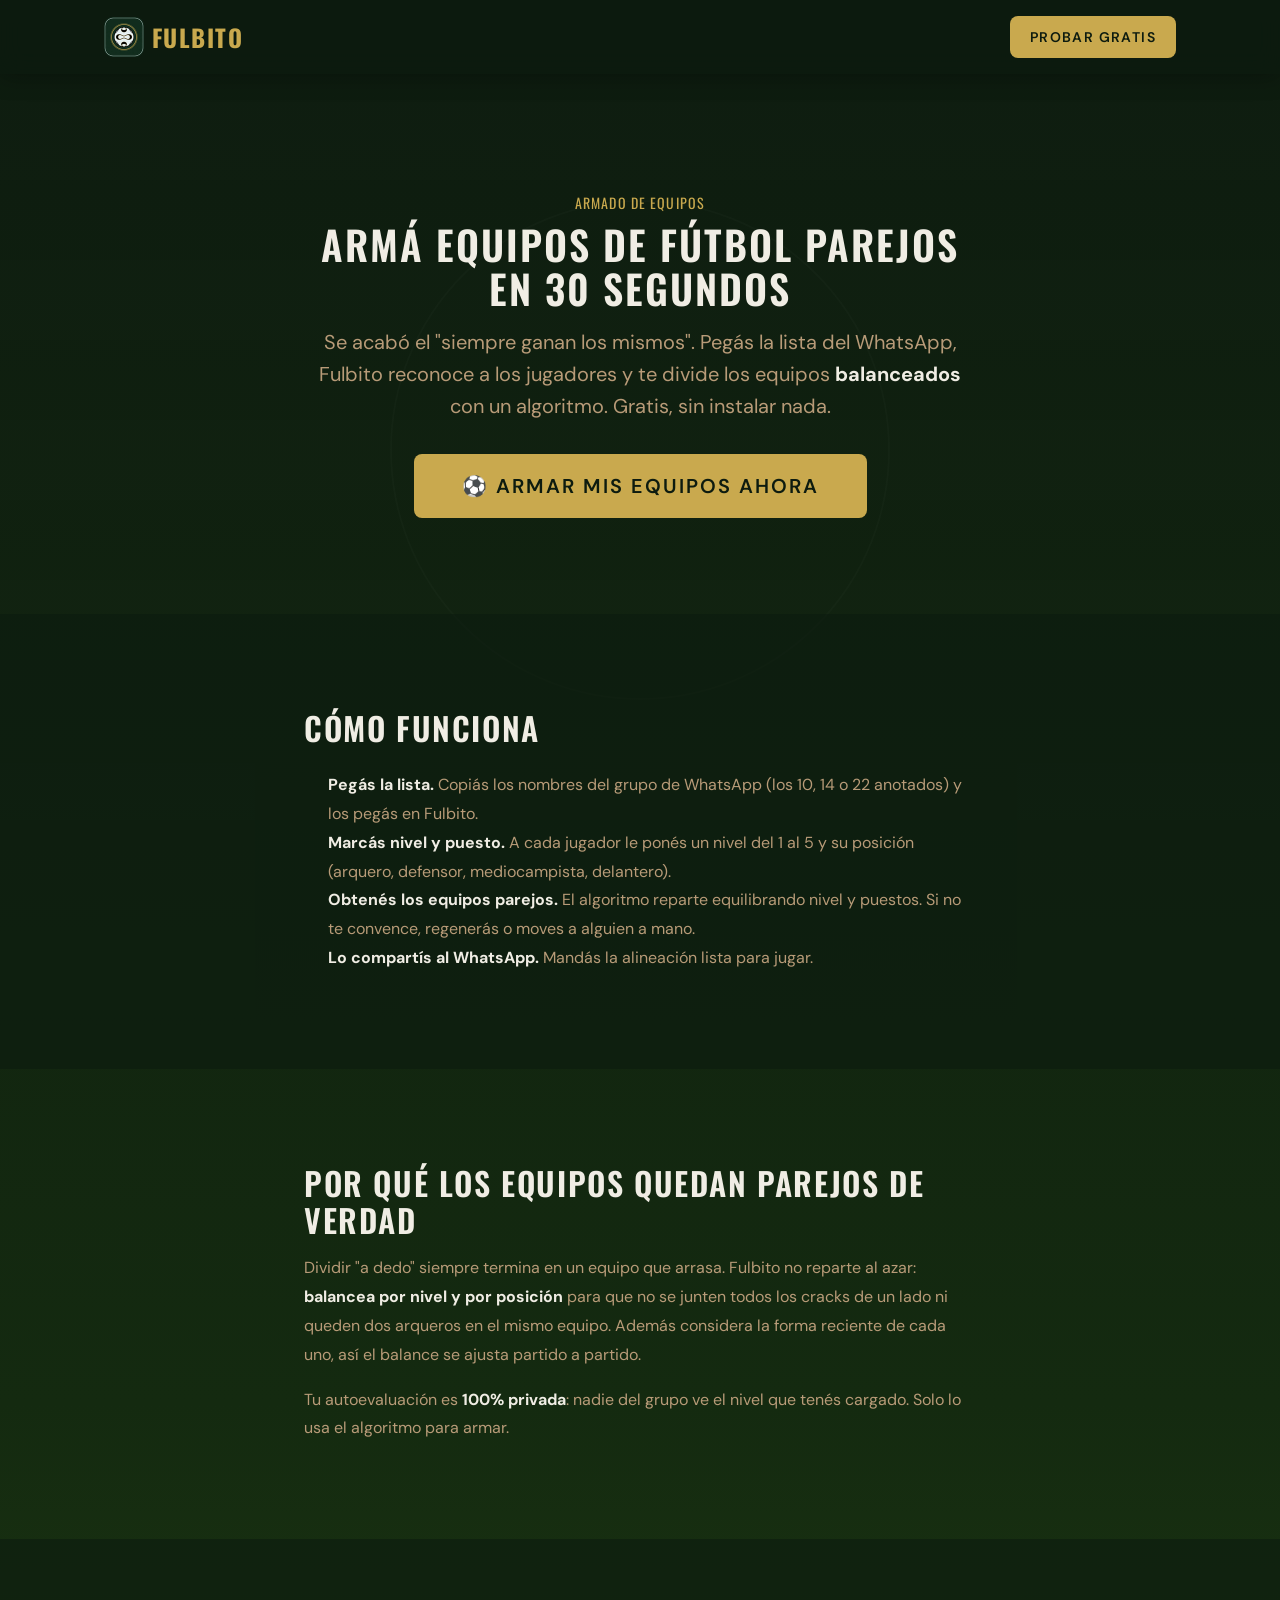
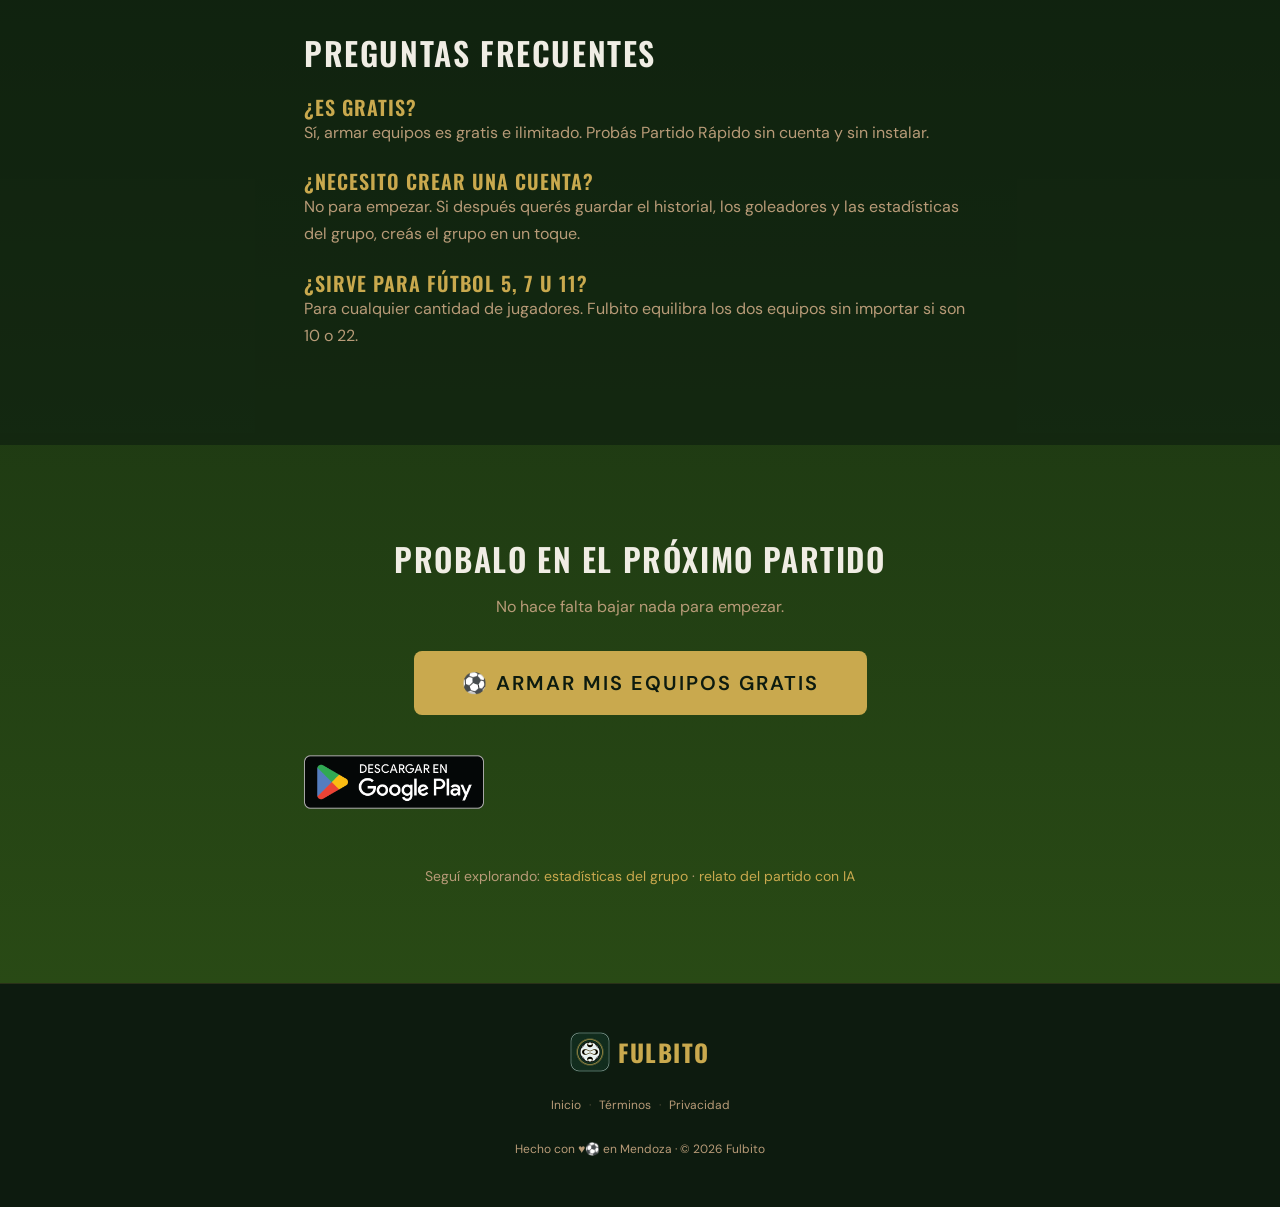
==== armar-equipos.html @ 324159d7 "feat(seo): 3 landings de intencion (armar-equipos, estadisticas-grupo, relato-ia) Paginas SEO con ke" ====
<!DOCTYPE html>
<html lang="es">

<head>
  <!-- Google Analytics (GA4) -->
  <script async src="https://www.googletagmanager.com/gtag/js?id=G-D4FS2P80Q4"></script>
  <script>
    window.dataLayer = window.dataLayer || [];
    function gtag(){dataLayer.push(arguments);}
    gtag('js', new Date());
    gtag('config', 'G-D4FS2P80Q4');
  </script>
  <!-- Microsoft Clarity -->
  <script>
    (function(c,l,a,r,i,t,y){
      c[a]=c[a]||function(){(c[a].q=c[a].q||[]).push(arguments)};
      t=l.createElement(r);t.async=1;t.src="https://www.clarity.ms/tag/"+i;
      y=l.getElementsByTagName(r)[0];y.parentNode.insertBefore(t,y);
    })(window,document,"clarity","script","wmgku3ax9u");
  </script>

  <meta charset="UTF-8">
  <meta name="viewport" content="width=device-width, initial-scale=1.0">
  <meta name="theme-color" content="#2D5016">

  <title>Armar equipos de fútbol parejos en segundos | Fulbito</title>
  <meta name="description" content="App gratis para armar equipos de fútbol 5, 7 u 11 balanceados. Pegás la lista del WhatsApp y Fulbito divide los equipos parejos con un algoritmo. Sin cuenta, sin instalar.">
  <link rel="canonical" href="https://web.fulbito.futbol/armar-equipos.html">

  <!-- Open Graph -->
  <meta property="og:type" content="website">
  <meta property="og:title" content="Armar equipos de fútbol parejos en segundos | Fulbito">
  <meta property="og:description" content="Pegás la lista del WhatsApp y Fulbito te arma los equipos balanceados. Gratis y sin cuenta.">
  <meta property="og:image" content="https://web.fulbito.futbol/assets/images/og-cover.jpg">
  <meta property="og:image:width" content="1200">
  <meta property="og:image:height" content="630">
  <meta property="og:url" content="https://web.fulbito.futbol/armar-equipos.html">
  <meta property="og:site_name" content="Fulbito">
  <meta name="twitter:card" content="summary_large_image">

  <link rel="icon" type="image/png" sizes="192x192" href="assets/icons/fulbito-icon-192.png">
  <link rel="apple-touch-icon" href="assets/icons/fulbito-icon-192.png">
  <link rel="preconnect" href="https://fonts.googleapis.com">
  <link rel="preconnect" href="https://fonts.gstatic.com" crossorigin>
  <link href="https://fonts.googleapis.com/css2?family=Oswald:wght@400;500;600;700&family=DM+Sans:wght@400;500;600;700&display=swap" rel="stylesheet">
  <link rel="stylesheet" href="css/variables.css">
  <link rel="stylesheet" href="css/base.css">
  <link rel="stylesheet" href="css/components.css">
  <link rel="stylesheet" href="css/sections.css">

  <!-- Structured data: FAQ para rich results -->
  <script type="application/ld+json">
  {
    "@context": "https://schema.org",
    "@type": "FAQPage",
    "mainEntity": [
      {"@type":"Question","name":"¿Es gratis armar los equipos?","acceptedAnswer":{"@type":"Answer","text":"Sí. Armar equipos con Fulbito es gratis e ilimitado. Podés probar Partido Rápido sin crear cuenta y sin instalar nada."}},
      {"@type":"Question","name":"¿Necesito crear una cuenta?","acceptedAnswer":{"@type":"Answer","text":"No para empezar. Con Partido Rápido pegás la lista, elegís nivel y puesto de cada jugador y obtenés los equipos al instante. Si querés guardar el historial y las estadísticas del grupo, después podés crear el grupo."}},
      {"@type":"Question","name":"¿Sirve para fútbol 5, 7 u 11?","acceptedAnswer":{"@type":"Answer","text":"Sí. Funciona para cualquier cantidad de jugadores: fútbol 5, 7, 8, 9 u 11. Fulbito reparte equilibrando los dos equipos."}},
      {"@type":"Question","name":"¿Cómo hace para que los equipos queden parejos?","acceptedAnswer":{"@type":"Answer","text":"Cada jugador tiene un nivel y un puesto. El algoritmo balancea por nivel y por posición, y tiene en cuenta la forma reciente, para que los dos equipos queden lo más parejos posible."}}
    ]
  }
  </script>
</head>

<body>
  <header class="site-header scrolled">
    <div class="container site-header__inner">
      <a href="/" class="logo" aria-label="Fulbito — Inicio">
        <img src="assets/icons/fulbito-icon-80.png" alt="" class="logo__icon" width="40" height="40">
        <span class="logo__text">Fulbito</span>
      </a>
      <a href="https://fulbito.futbol/?quick=1&utm_source=seo&utm_medium=organic&utm_campaign=armar-equipos" class="btn-primary site-header__cta">Probar gratis</a>
    </div>
  </header>

  <main>
    <section class="section">
      <div class="container" style="max-width: 720px; padding-top: 96px; text-align:center;">
        <p style="color: var(--color-oro); font-family: var(--font-display); letter-spacing:0.08em; text-transform:uppercase; font-size: var(--text-sm); margin-bottom: var(--space-sm);">Armado de equipos</p>
        <h1 style="color: var(--color-cal); font-size: var(--text-3xl); line-height:1.1; margin-bottom: var(--space-md);">Armá equipos de fútbol parejos en 30 segundos</h1>
        <p style="color: var(--color-tierra); font-size: var(--text-lg); margin-bottom: var(--space-xl);">Se acabó el "siempre ganan los mismos". Pegás la lista del WhatsApp, Fulbito reconoce a los jugadores y te divide los equipos <strong style="color:var(--color-cal)">balanceados</strong> con un algoritmo. Gratis, sin instalar nada.</p>
        <a href="https://fulbito.futbol/?quick=1&utm_source=seo&utm_medium=organic&utm_campaign=armar-equipos" class="btn-primary" style="font-size: var(--text-lg); padding: var(--space-md) var(--space-2xl);">⚽ Armar mis equipos ahora</a>
      </div>
    </section>

    <section class="section" style="background: var(--glass-bg);">
      <div class="container" style="max-width: 720px;">
        <h2 style="color: var(--color-cal); font-size: var(--text-2xl); margin-bottom: var(--space-lg);">Cómo funciona</h2>
        <ol style="color: var(--color-tierra); font-size: var(--text-base); line-height:1.8; padding-left: var(--space-lg);">
          <li><strong style="color:var(--color-cal)">Pegás la lista.</strong> Copiás los nombres del grupo de WhatsApp (los 10, 14 o 22 anotados) y los pegás en Fulbito.</li>
          <li><strong style="color:var(--color-cal)">Marcás nivel y puesto.</strong> A cada jugador le ponés un nivel del 1 al 5 y su posición (arquero, defensor, mediocampista, delantero).</li>
          <li><strong style="color:var(--color-cal)">Obtenés los equipos parejos.</strong> El algoritmo reparte equilibrando nivel y puestos. Si no te convence, regenerás o moves a alguien a mano.</li>
          <li><strong style="color:var(--color-cal)">Lo compartís al WhatsApp.</strong> Mandás la alineación lista para jugar.</li>
        </ol>
      </div>
    </section>

    <section class="section">
      <div class="container" style="max-width: 720px;">
        <h2 style="color: var(--color-cal); font-size: var(--text-2xl); margin-bottom: var(--space-md);">Por qué los equipos quedan parejos de verdad</h2>
        <p style="color: var(--color-tierra); line-height:1.8; margin-bottom: var(--space-md);">Dividir "a dedo" siempre termina en un equipo que arrasa. Fulbito no reparte al azar: <strong style="color:var(--color-cal)">balancea por nivel y por posición</strong> para que no se junten todos los cracks de un lado ni queden dos arqueros en el mismo equipo. Además considera la forma reciente de cada uno, así el balance se ajusta partido a partido.</p>
        <p style="color: var(--color-tierra); line-height:1.8;">Tu autoevaluación es <strong style="color:var(--color-cal)">100% privada</strong>: nadie del grupo ve el nivel que tenés cargado. Solo lo usa el algoritmo para armar.</p>
      </div>
    </section>

    <section class="section" style="background: var(--glass-bg);">
      <div class="container" style="max-width: 720px;">
        <h2 style="color: var(--color-cal); font-size: var(--text-2xl); margin-bottom: var(--space-lg);">Preguntas frecuentes</h2>
        <div style="color: var(--color-tierra); line-height:1.7;">
          <h3 style="color: var(--color-oro); font-size: var(--text-lg); margin-top: var(--space-lg);">¿Es gratis?</h3>
          <p>Sí, armar equipos es gratis e ilimitado. Probás Partido Rápido sin cuenta y sin instalar.</p>
          <h3 style="color: var(--color-oro); font-size: var(--text-lg); margin-top: var(--space-lg);">¿Necesito crear una cuenta?</h3>
          <p>No para empezar. Si después querés guardar el historial, los goleadores y las estadísticas del grupo, creás el grupo en un toque.</p>
          <h3 style="color: var(--color-oro); font-size: var(--text-lg); margin-top: var(--space-lg);">¿Sirve para fútbol 5, 7 u 11?</h3>
          <p>Para cualquier cantidad de jugadores. Fulbito equilibra los dos equipos sin importar si son 10 o 22.</p>
        </div>
      </div>
    </section>

    <section class="section">
      <div class="container" style="max-width: 720px; text-align:center;">
        <h2 style="color: var(--color-cal); font-size: var(--text-2xl); margin-bottom: var(--space-md);">Probalo en el próximo partido</h2>
        <p style="color: var(--color-tierra); margin-bottom: var(--space-xl);">No hace falta bajar nada para empezar.</p>
        <a href="https://fulbito.futbol/?quick=1&utm_source=seo&utm_medium=organic&utm_campaign=armar-equipos" class="btn-primary" style="font-size: var(--text-lg); padding: var(--space-md) var(--space-2xl);">⚽ Armar mis equipos gratis</a>
        <div style="margin-top: var(--space-xl);">
          <a href="https://play.google.com/store/apps/details?id=futbol.fulbito.app" aria-label="Descargar en Google Play">
            <img src="assets/images/google-play-badge.png" alt="Disponible en Google Play" width="180" style="height:auto;">
          </a>
        </div>
        <p style="color: var(--color-tierra); font-size: var(--text-sm); margin-top: var(--space-2xl);">
          Seguí explorando: <a href="estadisticas-grupo.html" style="color: var(--color-oro);">estadísticas del grupo</a> · <a href="relato-ia.html" style="color: var(--color-oro);">relato del partido con IA</a>
        </p>
      </div>
    </section>
  </main>

  <footer class="site-footer">
    <div class="container site-footer__inner">
      <a href="/" class="logo" aria-label="Fulbito — Inicio">
        <img src="assets/icons/fulbito-icon-80.png" alt="" class="logo__icon" width="40" height="40">
        <span class="logo__text">Fulbito</span>
      </a>
      <nav class="site-footer__links" aria-label="Links del footer">
        <a href="/" class="site-footer__link">Inicio</a>
        <span class="site-footer__sep" aria-hidden="true">·</span>
        <a href="terminos.html" class="site-footer__link">Términos</a>
        <span class="site-footer__sep" aria-hidden="true">·</span>
        <a href="privacidad.html" class="site-footer__link">Privacidad</a>
      </nav>
      <p class="site-footer__made">Hecho con ♥️⚽ en Mendoza · © 2026 Fulbito</p>
    </div>
  </footer>
</body>
</html>
---- css/variables.css ----
/* variables.css — Design tokens del sitio Fulbito (heredados de la app) */
:root {
  /* ── Colores primarios ── */
  --color-cesped: #2D5016;
  --color-cesped-light: #4A7A2E;
  --color-noche: #0D1B0F;
  --color-oro: #C9A94E;
  --color-oro-light: #E8D48B;

  /* ── Neutros ── */
  --color-cal: #F0EDE4;
  --color-tierra: #B89B78;
  --color-sombra: rgba(0,0,0,0.4);

  /* ── Glassmorphism ── */
  --glass-bg: rgba(13, 27, 15, 0.6);
  --glass-border: rgba(201, 169, 78, 0.15);
  --glass-blur: blur(16px);

  /* ── Tipografía ── */
  --font-display: 'Oswald', sans-serif;
  --font-body: 'DM Sans', sans-serif;

  /* ── Escala tipográfica ── */
  --text-xs: 0.75rem;
  --text-sm: 0.875rem;
  --text-base: 1rem;
  --text-lg: 1.25rem;
  --text-xl: 1.5rem;
  --text-2xl: 2rem;
  --text-3xl: 2.5rem;
  --text-4xl: 3.5rem;

  /* ── Spacing ── */
  --space-xs: 4px;
  --space-sm: 8px;
  --space-md: 16px;
  --space-lg: 24px;
  --space-xl: 32px;
  --space-2xl: 48px;
  --space-3xl: 64px;
  --space-4xl: 96px;

  /* ── Border radius ── */
  --radius-sm: 4px;
  --radius-md: 8px;
  --radius-lg: 12px;
  --radius-xl: 20px;
  --radius-full: 50%;

  /* ── Sombras ── */
  --shadow-card: 0 8px 32px rgba(0,0,0,0.3);
  --shadow-elevated: 0 16px 48px rgba(0,0,0,0.4);
  --shadow-glow-oro: 0 0 24px rgba(201, 169, 78, 0.3);

  /* ── Transiciones ── */
  --transition-fast: 150ms ease;
  --transition-normal: 250ms ease;
  --transition-slow: 400ms ease;

  /* ── Motion / easings (capa cinematográfica) ── */
  --ease-out-soft: cubic-bezier(0.22, 1, 0.36, 1);     /* desaceleración tipo "settle" */
  --ease-out-back: cubic-bezier(0.34, 1.56, 0.64, 1);  /* overshoot sutil */
  --ease-in-out-cine: cubic-bezier(0.65, 0, 0.35, 1);
  --reveal-dur: 0.8s;
  --reveal-shift: 36px;

  /* ── Z-index ── */
  --z-base: 1;
  --z-header: 50;
  --z-modal: 200;

  /* ── Contenedor ── */
  --max-width: 1120px;
  --max-width-narrow: 720px;
}
---- css/base.css ----
/* base.css — Reset y estilos globales del sitio Fulbito */

/* Reset */
*, *::before, *::after {
  box-sizing: border-box;
  margin: 0;
  padding: 0;
}

html {
  font-size: 16px;
  -webkit-text-size-adjust: 100%;
  scroll-behavior: smooth;
  overflow-x: clip;
}

body {
  font-family: var(--font-body);
  font-size: var(--text-base);
  font-weight: 400;
  line-height: 1.6;
  color: var(--color-cal);
  background: linear-gradient(180deg, var(--color-noche) 0%, #142a10 50%, var(--color-cesped) 100%);
  min-height: 100vh;
  overflow-x: clip;
  -webkit-font-smoothing: antialiased;
  -moz-osx-font-smoothing: grayscale;
}

/* Césped stripes — textura CSS liviana */
body::before {
  content: '';
  position: fixed;
  inset: 0;
  background: repeating-linear-gradient(
    0deg,
    transparent,
    transparent 80px,
    rgba(255,255,255,0.008) 80px,
    rgba(255,255,255,0.008) 160px
  );
  pointer-events: none;
  z-index: 0;
}

/* Semicírculo central decorativo */
body::after {
  content: '';
  position: fixed;
  top: 50%;
  left: 50%;
  width: 500px;
  height: 500px;
  border: 2px solid var(--color-cal);
  border-radius: 50%;
  transform: translate(-50%, -50%);
  opacity: 0.02;
  pointer-events: none;
  z-index: 0;
}

/* ── Tipografía ── */
h1, h2, h3, h4 {
  font-family: var(--font-display);
  font-weight: 600;
  text-transform: uppercase;
  letter-spacing: 0.05em;
  line-height: 1.15;
}

h1 { font-size: var(--text-4xl); }
h2 { font-size: var(--text-2xl); }
h3 { font-size: var(--text-xl); }

@media (max-width: 640px) {
  h1 { font-size: var(--text-3xl); }
  h2 { font-size: var(--text-xl); }
}

a {
  color: var(--color-oro);
  text-decoration: none;
  transition: color var(--transition-fast);
}
a:hover { color: var(--color-oro-light); }
a:focus-visible {
  outline: 2px solid var(--color-oro);
  outline-offset: 2px;
  border-radius: var(--radius-sm);
}

img, svg {
  display: block;
  max-width: 100%;
}

ul, ol { list-style: none; }

/* ── Layout ── */
.container {
  width: 100%;
  max-width: var(--max-width);
  margin: 0 auto;
  padding: 0 var(--space-lg);
}

.container--narrow {
  max-width: var(--max-width-narrow);
}

/* ── Section spacing ── */
.section {
  position: relative;
  padding: var(--space-4xl) 0;
  z-index: var(--z-base);
}

@media (max-width: 640px) {
  .section {
    padding: var(--space-3xl) 0;
  }
}

/* ── Screen reader only ── */
.sr-only {
  position: absolute;
  width: 1px;
  height: 1px;
  padding: 0;
  margin: -1px;
  overflow: hidden;
  clip: rect(0, 0, 0, 0);
  white-space: nowrap;
  border-width: 0;
}

/* ── Skip link ── */
.skip-link {
  position: absolute;
  top: -100%;
  left: var(--space-md);
  background: var(--color-oro);
  color: var(--color-noche);
  padding: var(--space-sm) var(--space-md);
  border-radius: var(--radius-md);
  font-weight: 600;
  z-index: 999;
  transition: top var(--transition-fast);
}
.skip-link:focus {
  top: var(--space-md);
}

/* ── Scroll reveal ──
   El sistema de reveal vive en animations.css (clase .is-inview gateada por
   .js-anim). Acá solo queda el stagger automático para hijos directos de
   .reveal-stagger cuando no se setea --i a mano. */
.reveal-stagger > *:nth-child(1) { --i: 0; }
.reveal-stagger > *:nth-child(2) { --i: 1; }
.reveal-stagger > *:nth-child(3) { --i: 2; }
.reveal-stagger > *:nth-child(4) { --i: 3; }
.reveal-stagger > *:nth-child(5) { --i: 4; }
.reveal-stagger > *:nth-child(6) { --i: 5; }
.reveal-stagger > *:nth-child(7) { --i: 6; }
.reveal-stagger > *:nth-child(8) { --i: 7; }

/* Reduced motion global */
@media (prefers-reduced-motion: reduce) {
  html { scroll-behavior: auto; }
}

/* ── Scrollbar ── */
::-webkit-scrollbar { width: 6px; }
::-webkit-scrollbar-track { background: var(--color-noche); }
::-webkit-scrollbar-thumb {
  background: var(--color-tierra);
  border-radius: var(--radius-full);
}
---- css/components.css ----
/* components.css — Componentes reutilizables del sitio Fulbito */

/* ============================================
   BOTÓN PRIMARIO — CTA dorado
   ============================================ */
.btn-primary {
  display: inline-flex;
  align-items: center;
  justify-content: center;
  gap: var(--space-sm);
  background: var(--color-oro);
  color: var(--color-noche);
  font-family: var(--font-body);
  font-size: var(--text-base);
  font-weight: 600;
  text-transform: uppercase;
  letter-spacing: 0.1em;
  border: none;
  border-radius: var(--radius-md);
  padding: 16px 32px;
  cursor: pointer;
  min-height: 48px;
  text-decoration: none;
  transition:
    background-color var(--transition-fast),
    box-shadow var(--transition-fast),
    transform var(--transition-fast);
}
.btn-primary:hover {
  background: var(--color-oro-light);
  box-shadow: var(--shadow-glow-oro);
  color: var(--color-noche);
}
.btn-primary:active { transform: scale(0.97); }
.btn-primary:focus-visible {
  outline: 2px solid var(--color-cal);
  outline-offset: 2px;
}

.btn-primary--lg {
  font-size: var(--text-lg);
  padding: 18px 40px;
  min-height: 56px;
  border-radius: var(--radius-lg);
}

@media (max-width: 480px) {
  .btn-primary--lg {
    font-size: var(--text-base);
    padding: 16px 24px;
  }
}

/* ============================================
   BOTÓN SECUNDARIO — outline dorado
   ============================================ */
.btn-secondary {
  display: inline-flex;
  align-items: center;
  justify-content: center;
  gap: var(--space-sm);
  background: transparent;
  color: var(--color-oro);
  font-family: var(--font-body);
  font-size: var(--text-base);
  font-weight: 500;
  text-transform: uppercase;
  letter-spacing: 0.1em;
  border: 1px solid var(--color-oro);
  border-radius: var(--radius-md);
  padding: 14px 28px;
  cursor: pointer;
  min-height: 48px;
  text-decoration: none;
  transition:
    background-color var(--transition-fast),
    color var(--transition-fast),
    transform var(--transition-fast);
}
.btn-secondary:hover {
  background: rgba(201, 169, 78, 0.1);
  color: var(--color-oro-light);
}
.btn-secondary:active { transform: scale(0.97); }
.btn-secondary:focus-visible {
  outline: 2px solid var(--color-cal);
  outline-offset: 2px;
}

/* ============================================
   GLASS CARD
   ============================================ */
.glass-card {
  background: var(--glass-bg);
  backdrop-filter: var(--glass-blur);
  -webkit-backdrop-filter: var(--glass-blur);
  border: 1px solid var(--glass-border);
  border-radius: var(--radius-lg);
  box-shadow: var(--shadow-card);
  padding: var(--space-lg);
  transition:
    border-color var(--transition-fast),
    transform var(--transition-normal);
}
.glass-card:hover {
  border-color: rgba(201, 169, 78, 0.3);
}

/* ============================================
   FEATURE CARD — Glass card con sticker
   ============================================ */
.feature-card {
  background: var(--glass-bg);
  backdrop-filter: var(--glass-blur);
  -webkit-backdrop-filter: var(--glass-blur);
  border: 1px solid transparent;
  border-radius: var(--radius-lg);
  box-shadow: var(--shadow-card);
  padding: var(--space-lg);
  display: grid;
  grid-template-columns: minmax(0, 1fr) 128px;
  grid-template-rows: auto auto;
  column-gap: var(--space-md);
  row-gap: var(--space-sm);
  min-height: calc(128px + 2 * var(--space-lg));
  align-content: center;
  transition:
    border-color var(--transition-fast),
    transform var(--transition-normal);
}
.feature-card:hover {
  border-color: rgba(180, 185, 190, 0.12);
  transform: translateY(-4px);
}
.feature-card__icon {
  grid-column: 2;
  grid-row: 1 / span 2;
  align-self: center;
  width: 128px;
  height: 128px;
  font-size: 4.5rem;
  line-height: 1;
  display: flex;
  align-items: center;
  justify-content: center;
  overflow: hidden;
}
.feature-card__icon img {
  width: 100%;
  height: 100%;
  object-fit: contain;
}
.feature-card__emoji {
  font-size: 6rem;
  line-height: 1;
}
/* Stickers de las feature cards: POP una sola vez, justo después de que la card
   aparece al scrollear. Mobile-first: no depende de hover. */
@keyframes stickerPop {
  0%   { transform: scale(0.3) rotate(-12deg); opacity: 0; }
  60%  { transform: scale(1.15) rotate(4deg); opacity: 1; }
  100% { transform: scale(1) rotate(0deg); opacity: 1; }
}
@media (prefers-reduced-motion: no-preference) {
  /* arrancan ocultos para que el pop se note cuando entra la card */
  .feature-card__icon img,
  .feature-card__emoji {
    opacity: 0;
  }
  .feature-card.is-inview .feature-card__icon img,
  .feature-card.is-inview .feature-card__emoji {
    animation: stickerPop 0.55s ease-out 0.2s both;
  }
}
/* Bonus en desktop (en mobile no aplica el hover) */
.feature-card__icon {
  transition: transform 0.3s var(--ease-out-back);
}
.feature-card:hover .feature-card__icon {
  transform: scale(1.1) rotate(-4deg);
}
.feature-card__title {
  grid-column: 1;
  grid-row: 1;
  align-self: end;
  font-family: var(--font-display);
  font-size: var(--text-lg);
  font-weight: 600;
  color: var(--color-cal);
  text-transform: uppercase;
  letter-spacing: 0.05em;
  margin: 0;
}
.feature-card__desc {
  grid-column: 1;
  grid-row: 2;
  align-self: start;
  font-family: var(--font-body);
  font-size: var(--text-sm);
  color: var(--color-tierra);
  line-height: 1.6;
  margin: 0;
}

@media (max-width: 380px) {
  .feature-card {
    grid-template-columns: minmax(0, 1fr) 104px;
  }
  .feature-card__icon {
    width: 104px;
    height: 104px;
    font-size: 3.5rem;
  }
}

/* ============================================
   STEP CARD — Paso del "Cómo funciona"
   ============================================ */
.step-card {
  background: var(--glass-bg);
  backdrop-filter: var(--glass-blur);
  -webkit-backdrop-filter: var(--glass-blur);
  border: 1px solid var(--glass-border);
  border-radius: var(--radius-lg);
  box-shadow: var(--shadow-card);
  padding: var(--space-xl) var(--space-lg);
  text-align: center;
  display: flex;
  flex-direction: column;
  align-items: center;
  gap: var(--space-md);
  transition:
    border-color var(--transition-fast),
    transform var(--transition-normal);
}
.step-card:hover {
  border-color: rgba(201, 169, 78, 0.3);
  transform: translateY(-4px);
}
.step-card__header {
  display: flex;
  align-items: center;
  justify-content: center;
  gap: var(--space-sm);
}
.step-card__number {
  font-family: var(--font-display);
  font-size: var(--text-3xl);
  font-weight: 700;
  color: var(--color-oro);
  line-height: 1;
}
.step-card__emoji {
  font-size: 2rem;
  line-height: 1;
}
.step-card__title {
  font-family: var(--font-display);
  font-size: var(--text-xl);
  font-weight: 600;
  color: var(--color-cal);
  text-transform: uppercase;
  letter-spacing: 0.05em;
}
.step-card__desc {
  font-family: var(--font-body);
  font-size: var(--text-sm);
  color: var(--color-tierra);
  line-height: 1.6;
  max-width: 260px;
}

/* ============================================
   FIELD LINE LABEL — Texto con línea de cancha
   ============================================ */
.field-line-label {
  display: flex;
  align-items: center;
  gap: var(--space-md);
  margin-bottom: var(--space-lg);
}
.field-line-label__text {
  font-family: var(--font-display);
  font-size: var(--text-lg);
  font-weight: 600;
  color: var(--color-cal);
  text-transform: uppercase;
  letter-spacing: 0.06em;
  white-space: nowrap;
  opacity: 0.85;
}
.field-line-label::after {
  content: '';
  flex: 1;
  height: 1px;
  background: linear-gradient(90deg, rgba(240, 237, 228, 0.25) 0%, rgba(240, 237, 228, 0.05) 100%);
}

/* ============================================
   STICKER CARD — Card emocional con sticker
   ============================================ */
.sticker-card {
  background: rgba(13, 27, 15, 0.45);
  border: 1px solid rgba(201, 169, 78, 0.1);
  border-radius: var(--radius-lg);
  padding: var(--space-md);
  display: flex;
  align-items: center;
  gap: var(--space-md);
  transition: border-color var(--transition-fast);
}
.sticker-card:hover {
  border-color: rgba(201, 169, 78, 0.25);
}
.sticker-card__img {
  width: 64px;
  height: 64px;
  object-fit: contain;
  flex-shrink: 0;
  border-radius: var(--radius-md);
}
.sticker-card__phrase {
  font-family: var(--font-body);
  font-size: var(--text-sm);
  color: var(--color-cal);
  font-style: italic;
  line-height: 1.5;
}

/* ============================================
   FAQ ACCORDION
   ============================================ */
.faq-item {
  background: var(--glass-bg);
  backdrop-filter: var(--glass-blur);
  -webkit-backdrop-filter: var(--glass-blur);
  border: 1px solid var(--glass-border);
  border-radius: var(--radius-lg);
  overflow: hidden;
  transition: border-color var(--transition-fast);
}
.faq-item:hover {
  border-color: rgba(201, 169, 78, 0.25);
}
.faq-item__question {
  width: 100%;
  background: none;
  border: none;
  color: var(--color-cal);
  font-family: var(--font-body);
  font-size: var(--text-base);
  font-weight: 500;
  text-align: left;
  padding: var(--space-md) var(--space-lg);
  cursor: pointer;
  display: flex;
  align-items: center;
  justify-content: space-between;
  gap: var(--space-md);
  min-height: 56px;
  transition: color var(--transition-fast);
}
.faq-item__question:hover {
  color: var(--color-oro-light);
}
.faq-item__question:focus-visible {
  outline: 2px solid var(--color-oro);
  outline-offset: -2px;
  border-radius: var(--radius-lg);
}
.faq-item__icon {
  color: var(--color-oro);
  font-size: var(--text-lg);
  transition: transform var(--transition-normal);
  flex-shrink: 0;
  font-style: normal;
}
.faq-item[open] .faq-item__icon {
  transform: rotate(45deg);
}
.faq-item__answer {
  padding: 0 var(--space-lg) var(--space-lg);
  font-size: var(--text-sm);
  color: var(--color-tierra);
  line-height: 1.7;
}
.faq-item__figure {
  margin: var(--space-md) 0 0;
  max-width: 380px;
}
.faq-item__figure img {
  width: 100%;
  height: auto;
  display: block;
  border-radius: var(--radius-md);
  border: 1px solid rgba(201, 169, 78, 0.15);
  box-shadow: 0 8px 20px rgba(0, 0, 0, 0.35);
}

/* ============================================
   PHONE FRAME — Mockup de teléfono
   ============================================ */
.phone-frame {
  position: relative;
  width: 100%;
  max-width: 220px;
  border-radius: 36px;
  border: 2.5px solid rgba(180, 185, 190, 0.25);
  background: var(--color-noche);
  overflow: hidden;
  aspect-ratio: 9 / 19.5;
  box-shadow:
    0 22px 50px rgba(0, 0, 0, 0.4),
    0 0 0 1px rgba(180, 185, 190, 0.08),
    inset 0 0 0 1px rgba(255, 255, 255, 0.04);
  flex-shrink: 0;
}

/* Dynamic Island */
.phone-frame::before {
  content: '';
  position: absolute;
  top: 2.2%;
  left: 50%;
  transform: translateX(-50%);
  width: 28%;
  height: 3.8%;
  background: #000;
  border-radius: 12px;
  z-index: 3;
}

.phone-frame--hero {
  max-width: 260px;
  border-radius: 40px;
  border-color: rgba(180, 185, 190, 0.3);
  box-shadow:
    0 24px 55px rgba(0, 0, 0, 0.38),
    0 0 0 1px rgba(180, 185, 190, 0.1);
}
.phone-frame--hero::before {
  width: 30%;
}

.phone-frame__placeholder {
  position: absolute;
  inset: 0;
  display: flex;
  flex-direction: column;
  align-items: center;
  justify-content: center;
  gap: var(--space-sm);
  padding: var(--space-xl);
}
.phone-frame__icon {
  font-size: 1.75rem;
  opacity: 0.25;
  display: block;
}
.phone-frame__filename {
  font-family: 'Courier New', monospace;
  font-size: 0.58rem;
  color: rgba(201, 169, 78, 0.28);
  text-align: center;
  word-break: break-all;
  line-height: 1.5;
  letter-spacing: 0.02em;
}

.phone-frame__screen {
  position: absolute;
  top: 8%;
  left: 0;
  right: 0;
  bottom: 0;
  object-fit: cover;
  object-position: top center;
  display: block;
  border-radius: 0 0 34px 34px;
}

/* ============================================
   PHONE 3D — volumen real para los mockups que giran.
   La cara frontal (.phone-frame) flota sobre un cuerpo
   oscuro (.phone-3d__body) → al rotar se ve grosor, no un plano.
   ============================================ */
.phone-3d {
  position: relative;
  width: fit-content;
  margin: 0 auto;
  transform-style: preserve-3d;
  will-change: transform;
}
.phone-3d .phone-frame {
  width: 220px;
  max-width: 72vw;
  transform: translateZ(11px); /* cara frontal hacia adelante */
}
.phone-3d__body {
  position: absolute;
  inset: 0;
  border-radius: 40px;
  background: linear-gradient(110deg, #313640 0%, #161a1f 45%, #05070b 100%);
  box-shadow: 0 18px 44px rgba(0, 0, 0, 0.4), inset 0 0 0 1px rgba(255, 255, 255, 0.05);
  transform: translateZ(-11px); /* cuerpo/back hacia atrás → 22px de grosor */
}

/* ============================================
   PRO BADGE
   ============================================ */
.pro-badge {
  display: inline-flex;
  align-items: center;
  gap: 6px;
  background: rgba(201, 169, 78, 0.08);
  border: 1px solid rgba(201, 169, 78, 0.22);
  color: var(--color-oro-light);
  font-family: var(--font-body);
  font-size: var(--text-sm);
  font-weight: 500;
  padding: 6px 14px;
  border-radius: var(--radius-full);
  letter-spacing: 0.02em;
  white-space: nowrap;
}

/* ============================================
   DIVIDER — Línea decorativa Teamgeist
   ============================================ */
.divider {
  width: 100%;
  height: 1px;
  background: linear-gradient(
    90deg,
    transparent 0%,
    rgba(201, 169, 78, 0.12) 10%,
    rgba(201, 169, 78, 0.45) 50%,
    rgba(201, 169, 78, 0.12) 90%,
    transparent 100%
  );
  margin: 0;
  border: none;
}

/* ============================================
   SECTION TITLE
   ============================================ */
.section-title {
  text-align: center;
  margin-bottom: var(--space-2xl);
}
.section-title h2 {
  color: var(--color-cal);
  margin-bottom: var(--space-sm);
}
.section-title p {
  color: var(--color-tierra);
  font-size: var(--text-base);
  max-width: 480px;
  margin: 0 auto;
}

/* ============================================
   LOGO
   ============================================ */
.logo {
  display: inline-flex;
  align-items: center;
  gap: var(--space-sm);
  text-decoration: none;
}
.logo__icon {
  width: 40px;
  height: 40px;
  border-radius: var(--radius-md);
}
.logo__text {
  font-family: var(--font-display);
  font-size: var(--text-xl);
  font-weight: 700;
  color: var(--color-oro);
  text-transform: uppercase;
  letter-spacing: 0.06em;
}

/* ============================================
   EYEBROW — etiqueta sobre títulos de sección
   ============================================ */
.eyebrow {
  display: inline-block;
  font-family: var(--font-display);
  font-size: var(--text-sm);
  font-weight: 600;
  color: var(--color-oro);
  text-transform: uppercase;
  letter-spacing: 0.16em;
  margin-bottom: var(--space-md);
}

.placeholder-note {
  text-align: center;
  font-family: var(--font-body);
  font-size: var(--text-xs);
  color: var(--color-tierra);
  opacity: 0.7;
  margin-top: var(--space-md);
  font-style: italic;
}

/* ============================================
   CARD FUT — réplica de la card real de la app
   (verde con borde dorado) + tilt 3D y glare al puntero
   ============================================ */
.fut-card {
  position: relative;
  width: 280px;
  height: 388px;
  border-radius: 18px;
  overflow: hidden;
  background: linear-gradient(160deg, #0f2b10 0%, #1a4a1c 45%, #0a1e0b 100%);
  border: 2px solid var(--color-oro);
  box-shadow: 0 0 32px rgba(201, 169, 78, 0.25), 0 18px 48px rgba(0, 0, 0, 0.6);
  user-select: none;
  cursor: grab;
  transform: perspective(900px) rotateX(0) rotateY(0);
  transition: transform 0.4s var(--ease-out-soft), box-shadow var(--transition-normal);
  will-change: transform;
}
.fut-card:active { cursor: grabbing; }

/* Brillo diagonal fijo (igual que la app) */
.fut-card__shine {
  position: absolute;
  inset: 0;
  background: linear-gradient(135deg, rgba(255, 255, 255, 0.08) 0%, transparent 60%);
  pointer-events: none;
  z-index: 1;
}
/* Glare que sigue al puntero (interacción del sitio) */
.fut-card__glare {
  position: absolute;
  inset: 0;
  background: radial-gradient(circle at var(--glare-x, 50%) var(--glare-y, 0%), rgba(255, 255, 255, 0.20) 0%, transparent 45%);
  mix-blend-mode: screen;
  pointer-events: none;
  z-index: 4;
}
.fut-card__pos-badge {
  position: absolute;
  top: 14px;
  left: 16px;
  font-family: var(--font-display);
  font-size: 12px;
  font-weight: 700;
  letter-spacing: 0.05em;
  padding: 4px 8px;
  border-radius: 4px;
  background: rgba(201, 169, 78, 0.2);
  border: 1px solid rgba(201, 169, 78, 0.5);
  color: var(--color-oro);
  text-transform: uppercase;
  z-index: 3;
}
.fut-card__brand {
  position: absolute;
  top: 16px;
  right: 16px;
  font-family: var(--font-display);
  font-size: 10px;
  font-weight: 700;
  letter-spacing: 0.12em;
  color: rgba(201, 169, 78, 0.65);
  text-transform: uppercase;
  z-index: 3;
}
.fut-card__top {
  position: relative;
  display: flex;
  flex-direction: column;
  align-items: center;
  padding-top: 26px;
  z-index: 2;
}
.fut-card__photo-wrap {
  width: 120px;
  height: 120px;
  border-radius: 50%;
  border: 3px solid var(--color-oro);
  background: #1a3a1c;
  margin-top: 8px;
  overflow: hidden;
  display: flex;
  align-items: center;
  justify-content: center;
}
.fut-card__photo {
  width: 100%;
  height: 100%;
  object-fit: contain;
  object-position: center top;
  /* Zoom intermedio: menos que cover (que recortaba a la cara),
     pero más que contain (que lo dejaba chico). Muestra ~3/4 del jugador. */
  transform: scale(1.45);
  transform-origin: center top;
}
.fut-card__name {
  font-family: var(--font-display);
  font-size: 19px;
  font-weight: 700;
  letter-spacing: 0.03em;
  color: var(--color-cal);
  text-transform: uppercase;
  margin-top: 12px;
  text-align: center;
  padding: 0 12px;
  white-space: nowrap;
}
.fut-card__divider {
  width: 80%;
  height: 1px;
  background: linear-gradient(90deg, transparent, rgba(201, 169, 78, 0.5), transparent);
  margin: 10px auto 0;
}
.fut-card__stats {
  display: grid;
  grid-template-columns: 1fr 1fr 1fr;
  padding: 12px 16px 0;
  position: relative;
  z-index: 2;
}
.fut-card__stat {
  display: flex;
  flex-direction: column;
  align-items: center;
  padding: 9px 0;
  border-bottom: 1px solid rgba(201, 169, 78, 0.12);
}
.fut-card__stat:nth-child(n+4) { border-bottom: none; }
.fut-card__stat-value {
  font-family: var(--font-display);
  font-size: 21px;
  font-weight: 700;
  color: var(--color-cal);
  line-height: 1;
}
.fut-card__stat-label {
  font-size: 9px;
  font-weight: 600;
  letter-spacing: 0.06em;
  color: var(--color-oro);
  text-transform: uppercase;
  margin-top: 3px;
  text-align: center;
}

/* ============================================
   NARRATOR CARD — personalidades del relator IA
   ============================================ */
.narrator-card {
  background: var(--glass-bg);
  backdrop-filter: var(--glass-blur);
  -webkit-backdrop-filter: var(--glass-blur);
  border: 1px solid var(--glass-border);
  border-radius: var(--radius-lg);
  box-shadow: var(--shadow-card);
  padding: var(--space-lg);
  display: flex;
  flex-direction: column;
  gap: var(--space-sm);
  transition: border-color var(--transition-fast), transform var(--transition-normal);
}
.narrator-card:hover {
  border-color: rgba(201, 169, 78, 0.3);
  transform: translateY(-4px);
}
.narrator-card__tag {
  font-family: var(--font-body);
  font-size: var(--text-xs);
  font-weight: 600;
  color: var(--color-oro-light);
  text-transform: uppercase;
  letter-spacing: 0.08em;
}
.narrator-card__name {
  font-family: var(--font-display);
  font-size: var(--text-xl);
  font-weight: 600;
  color: var(--color-cal);
  text-transform: uppercase;
  letter-spacing: 0.04em;
}
.narrator-card__quote {
  font-family: var(--font-body);
  font-size: var(--text-sm);
  font-style: italic;
  color: var(--color-tierra);
  line-height: 1.6;
}

/* ============================================
   RELATOR PLAYER — reproductor mock + waveform
   ============================================ */
.relator-player {
  display: flex;
  align-items: center;
  gap: var(--space-md);
  max-width: 560px;
  margin: 0 auto var(--space-2xl);
  padding: var(--space-md) var(--space-lg);
  background: var(--glass-bg);
  backdrop-filter: var(--glass-blur);
  -webkit-backdrop-filter: var(--glass-blur);
  border: 1px solid var(--glass-border);
  border-radius: var(--radius-xl);
  box-shadow: var(--shadow-card);
}
.relator-player__avatar img {
  width: 60px;
  height: 60px;
  border-radius: var(--radius-md);
  flex-shrink: 0;
}
.relator-player__body {
  flex: 1;
  display: flex;
  flex-direction: column;
  gap: var(--space-sm);
  min-width: 0;
}
.relator-player__title {
  font-family: var(--font-body);
  font-size: var(--text-sm);
  font-weight: 600;
  color: var(--color-cal);
}
.relator-wave {
  display: flex;
  align-items: center;
  gap: 3px;
  height: 32px;
}
.relator-wave span {
  flex: 1;
  min-width: 2px;
  height: 100%;
  background: linear-gradient(180deg, var(--color-oro-light), var(--color-oro));
  border-radius: var(--radius-full);
  transform: scaleY(0.3);
  transform-origin: center;
}
@media (prefers-reduced-motion: no-preference) {
  .relator-wave span {
    animation: wave 1.1s ease-in-out infinite;
    animation-play-state: paused; /* solo se mueve cuando el relato suena */
  }
  .relator-player.is-playing .relator-wave span { animation-play-state: running; }
  .relator-wave span:nth-child(3n)   { animation-delay: 0.15s; animation-duration: 0.9s; }
  .relator-wave span:nth-child(3n+1) { animation-delay: 0.30s; animation-duration: 1.3s; }
  .relator-wave span:nth-child(4n)   { animation-delay: 0.45s; }
  .relator-wave span:nth-child(5n)   { animation-delay: 0.6s;  animation-duration: 0.8s; }
}
/* Fila waveform + play, para que el play quede a la altura de las barras */
.relator-player__row {
  display: flex;
  align-items: center;
  gap: var(--space-md);
}
.relator-player__row .relator-wave {
  flex: 1;
}
/* Botón play/pause: SVG monocromático dorado (sin fondo). Reproduce un relato real. */
.relator-player__play {
  flex-shrink: 0;
  display: inline-flex;
  align-items: center;
  justify-content: center;
  width: 58px;
  height: 58px;
  padding: 0;
  border: none;
  background: none;
  color: var(--color-oro);
  cursor: pointer;
  filter: drop-shadow(0 0 7px rgba(201, 169, 78, 0.55));
  transition: color var(--transition-fast);
}
.relator-player__ico { width: 32px; height: 32px; }
/* Puntas redondeadas en el play/pause */
.relator-player__ico path {
  stroke: currentColor;
  stroke-width: 2.4;
  stroke-linejoin: round;
}
/* Respira mientras está pausado (invita a tocar); quieto al reproducir */
@media (prefers-reduced-motion: no-preference) {
  .relator-player__play {
    animation: playBreathe 1.8s ease-in-out infinite;
  }
  .relator-player.is-playing .relator-player__play {
    animation: none;
  }
}
.relator-player__play:hover { color: var(--color-oro-light); }
.relator-player__ico { display: block; }
.relator-player__ico--pause { display: none; }
.relator-player.is-playing .relator-player__ico--play { display: none; }
.relator-player.is-playing .relator-player__ico--pause { display: block; }

/* ============================================
   PUSH NOTIF — mock de notificación
   ============================================ */
.push-notif {
  display: flex;
  align-items: flex-start;
  gap: var(--space-md);
  padding: var(--space-md);
  background: rgba(240, 237, 228, 0.96);
  border-radius: 16px;
  box-shadow: 0 16px 40px rgba(0, 0, 0, 0.4);
  color: var(--color-noche);
}
.is-inview .push-notif {
  animation: pushIn 0.7s var(--ease-out-back) backwards;
  animation-delay: calc(var(--i, 0) * 160ms + 0.1s);
}
.push-notif__icon {
  font-size: 1.6rem;
  line-height: 1;
  flex-shrink: 0;
  margin-top: 2px;
}
.push-notif__body {
  display: flex;
  flex-direction: column;
  gap: 2px;
  min-width: 0;
}
.push-notif__title {
  font-family: var(--font-body);
  font-size: var(--text-sm);
  font-weight: 700;
  color: var(--color-cesped);
}
.push-notif__text {
  font-family: var(--font-body);
  font-size: var(--text-sm);
  color: #2a2a2a;
  line-height: 1.45;
}
---- css/sections.css ----
/* sections.css — Estilos por sección del sitio Fulbito */

/* ============================================
   HEADER — Sticky nav
   ============================================ */
.site-header {
  position: fixed;
  top: 0;
  left: 0;
  right: 0;
  z-index: var(--z-header);
  padding: var(--space-md) 0;
  background: linear-gradient(180deg, rgba(13, 27, 15, 0.55) 0%, rgba(13, 27, 15, 0.2) 70%, transparent 100%);
  transition: background var(--transition-normal), box-shadow var(--transition-normal);
}

.site-header.scrolled {
  background: rgba(13, 27, 15, 0.92);
  backdrop-filter: blur(12px);
  -webkit-backdrop-filter: blur(12px);
  box-shadow: 0 2px 24px rgba(0, 0, 0, 0.3);
}

.site-header__inner {
  display: flex;
  align-items: center;
  justify-content: space-between;
}

.site-header__cta {
  font-size: var(--text-sm);
  padding: 10px 20px;
  min-height: 40px;
}

/* ============================================
   HERO
   ============================================ */
.hero {
  min-height: 100vh;
  display: flex;
  align-items: center;
  padding-top: 80px;
  padding-bottom: var(--space-3xl);
  position: relative;
  overflow: hidden;
}

/* Teamgeist panel pattern — fondo decorativo */
.hero::before {
  content: '';
  position: absolute;
  inset: 0;
  background:
    radial-gradient(ellipse 300px 400px at 15% 50%, rgba(201, 169, 78, 0.03) 0%, transparent 70%),
    radial-gradient(ellipse 300px 400px at 85% 30%, rgba(45, 80, 22, 0.08) 0%, transparent 70%);
  pointer-events: none;
  z-index: -1;
}

/* Línea de mediocampo decorativa */
.hero::after {
  content: '';
  position: absolute;
  top: 50%;
  left: 5%;
  right: 5%;
  height: 0;
  border-top: 1px solid var(--color-cal);
  opacity: 0.03;
  pointer-events: none;
}

/* Atmósfera del hero — luces de estadio + círculo central */
.hero__bg {
  position: absolute;
  inset: 0;
  overflow: hidden;
  pointer-events: none;
  z-index: -1;
}
.hero__floodlight {
  position: absolute;
  top: -20%;
  width: 60vw;
  height: 90vh;
  filter: blur(60px);
  opacity: 0.5;
}
.hero__floodlight--l {
  left: -15%;
  background: radial-gradient(ellipse at center, rgba(201, 169, 78, 0.14) 0%, transparent 60%);
}
.hero__floodlight--r {
  right: -15%;
  background: radial-gradient(ellipse at center, rgba(74, 122, 46, 0.30) 0%, transparent 60%);
}
.hero__inner {
  display: grid;
  grid-template-columns: 1fr 1fr;
  gap: var(--space-3xl);
  align-items: center;
  width: 100%;
}

@media (max-width: 860px) {
  .hero__inner {
    grid-template-columns: 1fr;
    text-align: center;
    gap: var(--space-2xl);
  }
}

.hero__content {
  display: flex;
  flex-direction: column;
  gap: var(--space-lg);
}

.hero__ball {
  width: 72px;
  height: 72px;
  border-radius: var(--radius-full);
  filter: drop-shadow(0 4px 16px rgba(200, 168, 78, 0.4));
  animation: ballBounce 2.5s ease-in-out infinite;
}

@media (max-width: 860px) {
  .hero__ball {
    margin: 0 auto;
  }
}

.hero__logo-text {
  font-family: var(--font-display);
  font-size: clamp(3rem, 8vw, 5rem);
  font-weight: 700;
  color: var(--color-oro);
  text-transform: uppercase;
  letter-spacing: 0.08em;
  line-height: 1;
}

.hero__headline {
  font-family: var(--font-display);
  font-size: clamp(1.25rem, 3vw, 1.75rem);
  font-weight: 500;
  color: var(--color-cal);
  text-transform: uppercase;
  letter-spacing: 0.04em;
  line-height: 1.3;
}

.hero__subheadline {
  font-family: var(--font-body);
  font-size: var(--text-base);
  color: var(--color-tierra);
  max-width: 380px;
  line-height: 1.6;
}

@media (max-width: 860px) {
  .hero__subheadline {
    margin: 0 auto;
  }
}

.hero__actions {
  display: flex;
  flex-direction: column;
  gap: var(--space-md);
  align-items: stretch;
  width: max-content;
}

.hero__btn {
  text-align: center;
  justify-content: center;
  white-space: nowrap;
  height: 60px;
}

@media (max-width: 860px) {
  .hero__actions {
    width: 100%;
  }
  .hero__btn {
    white-space: normal;
    height: auto;
    min-height: 56px;
  }
}

.hero__pro {
  margin-top: var(--space-sm);
}

.hero__pro-text {
  font-family: var(--font-body);
  font-size: var(--text-sm);
  font-weight: 500;
  color: var(--color-oro-light);
  letter-spacing: 0.02em;
}

@media (max-width: 860px) {
  .hero__pro {
    display: flex;
    justify-content: center;
  }
}

.hero__visual {
  display: flex;
  align-items: center;
  justify-content: center;
  position: relative;
  overflow-x: clip;
}

/* Glow detrás del phone */
.hero__visual::before {
  content: '';
  position: absolute;
  inset: -10%;
  background: radial-gradient(ellipse at center, rgba(201, 169, 78, 0.07) 0%, transparent 65%);
  pointer-events: none;
  z-index: 0;
}

.hero__visual .phone-frame {
  position: relative;
  z-index: 1;
}

/* Flotación suave del phone del hero */
.hero__phone-wrap {
  position: relative;
  z-index: 1;
  width: clamp(190px, 64vw, 260px);
  margin: 0 auto;
}
/* El wrapper define el ancho; el phone lo llena (si no, colapsa a ~5px). */
.hero .hero__phone-wrap .phone-frame {
  width: 100%;
  max-width: none;
}
@media (prefers-reduced-motion: no-preference) {
  .hero__phone-wrap {
    animation: phoneFloat 6s ease-in-out infinite;
  }
}

/* Acento dorado de la última línea del headline */
.hero__headline-accent {
  color: var(--color-oro);
}

/* Indicador de scroll */
.hero__cue {
  position: absolute;
  left: 50%;
  bottom: var(--space-lg);
  transform: translateX(-50%);
  display: flex;
  flex-direction: column;
  align-items: center;
  gap: 4px;
  color: var(--color-tierra);
  font-family: var(--font-display);
  font-size: var(--text-xs);
  text-transform: uppercase;
  letter-spacing: 0.2em;
  z-index: 2;
}
.hero__cue:hover { color: var(--color-oro-light); }
.hero__cue-arrow {
  font-size: var(--text-lg);
  line-height: 1;
}
@media (prefers-reduced-motion: no-preference) {
  .hero__cue-arrow { animation: scrollCue 1.8s ease-in-out infinite; }
}
@media (max-width: 860px) {
  .hero__cue { display: none; }
}

@media (max-width: 860px) {
  .hero__visual {
    justify-content: center;
  }
  .hero__visual .phone-frame {
    max-width: 200px;
  }
}

/* ============================================
   STEPS SHOWCASE — Paso + phone frame
   ============================================ */
.steps-showcase {
  display: flex;
  flex-direction: column;
  gap: var(--space-4xl);
}

.step-showcase {
  display: grid;
  grid-template-columns: 1fr 220px;
  gap: var(--space-3xl);
  align-items: center;
}

.step-showcase--reverse {
  grid-template-columns: 220px 1fr;
}
.step-showcase--reverse .step-showcase__phone {
  order: -1;
}

@media (max-width: 680px) {
  .step-showcase,
  .step-showcase--reverse {
    grid-template-columns: 1fr;
    gap: var(--space-xl);
  }
  .step-showcase--reverse .step-showcase__phone {
    order: 0;
  }
  .step-showcase__phone {
    display: flex;
    justify-content: center;
  }
  .step-showcase .phone-frame {
    max-width: 200px;
  }
}

.step-showcase__content {
  position: relative;
}

.step-showcase__header {
  display: flex;
  align-items: baseline;
  gap: var(--space-md);
  margin-bottom: var(--space-md);
}

.step-showcase__number {
  font-family: var(--font-display);
  font-size: var(--text-3xl);
  font-weight: 700;
  color: var(--color-oro);
  line-height: 1;
  opacity: 0.5;
  flex-shrink: 0;
  letter-spacing: -0.02em;
  user-select: none;
}

.step-showcase__title {
  font-family: var(--font-display);
  font-size: var(--text-2xl);
  font-weight: 600;
  color: var(--color-cal);
  text-transform: uppercase;
  letter-spacing: 0.05em;
}

.step-showcase__desc {
  font-family: var(--font-body);
  font-size: var(--text-base);
  color: var(--color-tierra);
  line-height: 1.7;
  max-width: 400px;
}

.step-showcase__note {
  font-family: var(--font-body);
  font-size: var(--text-sm);
  color: var(--color-oro-light);
  line-height: 1.6;
  margin-top: var(--space-sm);
  padding-left: var(--space-md);
  border-left: 2px solid rgba(201, 169, 78, 0.35);
  max-width: 400px;
}

/* ============================================
   FEATURES
   ============================================ */
.features-section {
  background: linear-gradient(180deg, transparent 0%, rgba(13, 27, 15, 0.3) 50%, transparent 100%);
}

.features-group {
  margin-bottom: var(--space-2xl);
}

.features-group:last-child {
  margin-bottom: 0;
}

.features-group__label {
  margin-bottom: var(--space-md);
}

.features-grid {
  display: grid;
  grid-template-columns: repeat(2, 1fr);
  gap: var(--space-md);
  align-items: start;
}

@media (max-width: 640px) {
  .features-grid {
    grid-template-columns: 1fr;
  }
}

/* ============================================
   SHOWCASE CAROUSEL — Carrusel con contexto
   ============================================ */
.showcase-section {
  padding-bottom: var(--space-3xl);
}

.showcase-carousel {
  position: relative;
  overflow: hidden;
}


.showcase-carousel__track {
  display: flex;
  gap: var(--space-xl);
  overflow-x: auto;
  scroll-snap-type: none;
  -webkit-overflow-scrolling: touch;
  scrollbar-width: none;
  /* padding lateral = medio viewport menos media card → la primera y la última
     pueden quedar centradas (paneo coverflow de la 1ª a la 6ª). */
  padding: var(--space-2xl) calc(50% - 105px);
  align-items: flex-start;
}

.showcase-carousel__track::-webkit-scrollbar {
  display: none;
}

.showcase-carousel__item {
  flex-shrink: 0;
  display: flex;
  flex-direction: column;
  align-items: center;
  gap: var(--space-md);
  width: 210px;
  transition: transform var(--transition-normal);
}

.showcase-carousel__item:hover {
  transform: translateY(-6px);
}

/* Coverflow: la card centrada se eleva apenas y gana protagonismo */
.showcase-carousel__item.is-focus {
  z-index: 2;
}
.showcase-carousel__item.is-focus .phone-frame--gallery {
  transform: translateY(-14px) scale(1.04);
  box-shadow:
    0 36px 64px rgba(0, 0, 0, 0.6),
    0 8px 24px rgba(0, 0, 0, 0.4),
    0 0 0 1px rgba(201, 169, 78, 0.3);
}
.showcase-carousel__item.is-focus .showcase-carousel__title {
  color: var(--color-oro-light);
}

.phone-frame--gallery {
  width: 180px;
  max-width: 180px;
  border-radius: 28px;
  box-shadow:
    0 24px 48px rgba(0, 0, 0, 0.5),
    0 4px 16px rgba(0, 0, 0, 0.35),
    0 0 0 1px rgba(180, 185, 190, 0.08);
  transition: transform var(--transition-slow) var(--ease-out-soft), box-shadow var(--transition-normal);
}

.phone-frame--gallery::before {
  border-radius: 8px;
}

.phone-frame--gallery .phone-frame__screen {
  border-radius: 0 0 26px 26px;
}

.showcase-carousel__info {
  text-align: center;
}

.showcase-carousel__title {
  font-family: var(--font-display);
  font-size: var(--text-base);
  font-weight: 600;
  color: var(--color-cal);
  text-transform: uppercase;
  letter-spacing: 0.06em;
  margin-bottom: 4px;
}

.showcase-carousel__desc {
  font-family: var(--font-body);
  font-size: var(--text-sm);
  color: var(--color-tierra);
  line-height: 1.5;
}

/* ============================================
   LA PREVIA — Sección emocional
   ============================================ */
.previa-section {
  background:
    linear-gradient(180deg,
      rgba(13, 27, 15, 0.4) 0%,
      rgba(13, 27, 15, 0.7) 50%,
      rgba(13, 27, 15, 0.4) 100%);
}

.previa__image-wrap {
  max-width: 600px;
  margin: 0 auto var(--space-2xl);
  overflow: hidden;
}

.previa__image {
  width: 100%;
  height: auto;
  display: block;
}

.previa__stickers {
  display: grid;
  grid-template-columns: repeat(2, 1fr);
  gap: var(--space-md);
  max-width: 640px;
  margin: 0 auto var(--space-2xl);
}

@media (max-width: 480px) {
  .previa__stickers {
    grid-template-columns: 1fr;
  }
}

.previa__pills {
  display: flex;
  flex-wrap: wrap;
  gap: var(--space-sm);
  justify-content: center;
  margin-bottom: var(--space-2xl);
}

.previa__pill {
  background: rgba(45, 80, 22, 0.35);
  border: 1px solid rgba(240, 237, 228, 0.1);
  border-left: 2px solid rgba(201, 169, 78, 0.45);
  color: var(--color-cal);
  font-family: var(--font-body);
  font-size: var(--text-sm);
  font-weight: 500;
  padding: 7px 18px;
  border-radius: var(--radius-sm);
  letter-spacing: 0.02em;
  transition: border-color var(--transition-fast), border-left-color var(--transition-fast), background var(--transition-fast);
}

.previa__pill:hover {
  border-left-color: rgba(201, 169, 78, 0.7);
  background: rgba(45, 80, 22, 0.5);
}

.previa__closing {
  text-align: center;
  color: var(--color-tierra);
  font-size: var(--text-lg);
  max-width: 480px;
  margin: 0 auto;
  line-height: 1.6;
}

.previa__closing em {
  color: var(--color-cal);
  font-style: normal;
  font-weight: 600;
  font-family: var(--font-display);
  font-size: var(--text-xl);
  text-transform: uppercase;
  letter-spacing: 0.04em;
  display: block;
  margin-top: var(--space-sm);
}

/* ============================================
   FAQ
   ============================================ */
.faq-section {
  background: var(--color-noche);
}

.faq-list {
  display: flex;
  flex-direction: column;
  gap: var(--space-sm);
  max-width: 680px;
  margin: 0 auto;
}

/* ============================================
   HERO FOOTNOTE — Línea de baja fricción
   ============================================ */
.hero__footnote {
  font-family: var(--font-body);
  font-size: var(--text-sm);
  color: var(--color-tierra);
  opacity: 0.85;
  line-height: 1.5;
}

@media (max-width: 860px) {
  .hero__footnote {
    text-align: center;
  }
}

/* ============================================
   PARTIDO RÁPIDO — Gancho de fricción cero (sin cuenta)
   ============================================ */
.quick-section {
  position: relative;
}

.quick-card {
  position: relative;
  max-width: var(--max-width-narrow);
  margin: 0 auto;
  text-align: center;
  overflow: visible;
  background: var(--glass-bg);
  backdrop-filter: var(--glass-blur);
  -webkit-backdrop-filter: var(--glass-blur);
  border: 1px solid rgba(201, 169, 78, 0.3);
  border-radius: var(--radius-xl);
  box-shadow: var(--shadow-card), var(--shadow-glow-oro);
  padding: var(--space-2xl) var(--space-xl);
}

.quick-card__title {
  font-family: var(--font-display);
  font-size: var(--text-3xl);
  font-weight: 700;
  color: var(--color-cal);
  line-height: 1.22;
  margin-bottom: var(--space-md);
}
.quick-card__hl {
  color: var(--color-oro);
}

.quick-card__sticker {
  position: absolute;
  top: -38px;
  right: -14px;
  width: 120px;
  height: auto;
  transform: rotate(8deg);
  filter: drop-shadow(0 8px 16px rgba(0, 0, 0, 0.45));
  pointer-events: none;
  z-index: 2;
}

.quick-card__desc {
  font-family: var(--font-body);
  font-size: var(--text-lg);
  color: var(--color-tierra);
  line-height: 1.6;
  max-width: 540px;
  margin: 0 auto var(--space-xl);
}

.quick-steps {
  list-style: none;
  padding: 0;
  margin: 0 auto var(--space-xl);
  display: flex;
  flex-wrap: wrap;
  justify-content: center;
  gap: var(--space-md);
}
.quick-step {
  display: flex;
  align-items: center;
  gap: var(--space-sm);
  background: rgba(45, 80, 22, 0.35);
  border: 1px solid rgba(240, 237, 228, 0.1);
  border-radius: 999px;
  padding: 8px 18px 8px 8px;
}
.quick-step__n {
  display: inline-flex;
  align-items: center;
  justify-content: center;
  width: 28px;
  height: 28px;
  flex-shrink: 0;
  border-radius: var(--radius-full);
  background: var(--color-oro);
  color: var(--color-noche);
  font-family: var(--font-display);
  font-weight: 700;
  font-size: var(--text-sm);
}
.quick-step__t {
  font-family: var(--font-body);
  font-size: var(--text-sm);
  font-weight: 500;
  color: var(--color-cal);
  text-align: left;
}

.quick-card__actions {
  margin-bottom: var(--space-md);
}
.quick-card__note {
  font-family: var(--font-body);
  font-size: var(--text-sm);
  color: var(--color-tierra);
  opacity: 0.9;
  line-height: 1.5;
}

@media (max-width: 560px) {
  .quick-card {
    padding: var(--space-xl) var(--space-lg);
  }
  .quick-card__sticker {
    top: -46px;
    right: -4px;
    width: 64px;
  }
  .quick-card__title {
    font-size: var(--text-2xl);
  }
  .quick-card__desc {
    font-size: var(--text-base);
  }
  .quick-steps {
    flex-direction: column;
    align-items: stretch;
  }
}

/* ============================================
   CTA INTERMEDIO — Entre secciones
   ============================================ */
.section-cta {
  text-align: center;
  padding: var(--space-2xl) var(--space-md) var(--space-xl);
}

.section-cta .btn-primary {
  max-width: 100%;
  white-space: normal;
}

/* ============================================
   SOCIAL PROOF — Testimonio + origen
   ============================================ */
.social-proof-section {
  background: linear-gradient(180deg, transparent 0%, rgba(13, 27, 15, 0.3) 50%, transparent 100%);
}

/* Banda de métricas reales */
.proof-stats {
  display: flex;
  flex-wrap: wrap;
  justify-content: center;
  gap: var(--space-md);
  max-width: 760px;
  margin: 0 auto var(--space-md);
}
.proof-stat {
  flex: 1 1 200px;
  text-align: center;
  background: var(--glass-bg);
  border: 1px solid var(--glass-border);
  border-radius: var(--radius-lg);
  padding: var(--space-lg) var(--space-md);
  transition: border-color var(--transition-fast), transform var(--transition-normal);
}
.proof-stat:hover {
  border-color: rgba(201, 169, 78, 0.3);
  transform: translateY(-4px);
}
.proof-stat__num {
  display: block;
  font-family: var(--font-display);
  font-size: var(--text-4xl);
  font-weight: 700;
  color: var(--color-oro);
  line-height: 1;
  font-variant-numeric: tabular-nums;
}
.proof-stat__label {
  display: block;
  margin-top: var(--space-sm);
  font-family: var(--font-body);
  font-size: var(--text-sm);
  color: var(--color-tierra);
  line-height: 1.4;
}
.proof-activity {
  text-align: center;
  font-family: var(--font-body);
  font-size: var(--text-sm);
  color: var(--color-oro-light);
  margin-bottom: var(--space-2xl);
  display: flex;
  align-items: center;
  justify-content: center;
  gap: var(--space-sm);
}
.proof-activity__dot {
  width: 9px;
  height: 9px;
  border-radius: var(--radius-full);
  background: #3fb950;
  flex-shrink: 0;
}
@media (prefers-reduced-motion: no-preference) {
  .proof-activity__dot { animation: pulseDot 2.2s ease-out infinite; }
}

.social-proof {
  max-width: 600px;
  margin: 0 auto;
  text-align: center;
}

.social-proof__quote {
  font-family: var(--font-body);
  font-size: var(--text-lg);
  color: var(--color-cal);
  font-style: italic;
  line-height: 1.7;
  margin: 0 0 var(--space-md);
  position: relative;
  padding: 0 var(--space-lg);
}

.social-proof__quote::before {
  content: '\201C';
  position: absolute;
  left: 0;
  top: -8px;
  font-size: 3rem;
  color: var(--color-oro);
  opacity: 0.3;
  font-family: var(--font-display);
  line-height: 1;
}

.social-proof__quote::after {
  content: '\201D';
  position: absolute;
  right: 0;
  bottom: -32px;
  font-size: 3rem;
  color: var(--color-oro);
  opacity: 0.3;
  font-family: var(--font-display);
  line-height: 1;
}

.social-proof__author {
  font-family: var(--font-body);
  font-size: var(--text-sm);
  color: var(--color-oro-light);
  font-weight: 500;
  margin-bottom: var(--space-xl);
}

/* Testimonios reales */
.testi-grid {
  display: grid;
  grid-template-columns: repeat(3, 1fr);
  gap: var(--space-md);
  max-width: 760px;
  margin: 0 auto var(--space-2xl);
}
.testi-card {
  background: var(--glass-bg);
  border: 1px solid var(--glass-border);
  border-radius: var(--radius-lg);
  padding: var(--space-lg);
  text-align: left;
  display: flex;
  flex-direction: column;
  gap: var(--space-sm);
  transition: border-color var(--transition-fast), transform var(--transition-normal);
}
.testi-card:hover {
  border-color: rgba(201, 169, 78, 0.3);
  transform: translateY(-4px);
}
.testi-card__quote {
  font-family: var(--font-body);
  font-size: var(--text-base);
  font-style: italic;
  color: var(--color-cal);
  line-height: 1.5;
}
.testi-card__author {
  font-family: var(--font-display);
  font-size: var(--text-sm);
  font-weight: 600;
  color: var(--color-oro);
  letter-spacing: 0.04em;
}
@media (max-width: 760px) {
  .testi-grid { grid-template-columns: 1fr; }
}

.social-proof__origin {
  font-family: var(--font-body);
  font-size: var(--text-base);
  color: var(--color-tierra);
  line-height: 1.7;
  max-width: 520px;
  margin: 0 auto;
  text-align: center;
}

/* ============================================
   CTA FINAL
   ============================================ */
.cta-final {
  text-align: center;
  padding: var(--space-4xl) 0;
}

.cta-final h2 {
  color: var(--color-cal);
  margin-bottom: var(--space-lg);
}

.cta-final__sub {
  color: var(--color-tierra);
  font-size: var(--text-base);
  margin-bottom: var(--space-xl);
}

.cta-final__badge {
  display: block;
  margin: var(--space-lg) auto 0;
  font-family: var(--font-body);
  font-size: var(--text-sm);
  font-weight: 500;
  color: var(--color-oro-light);
  letter-spacing: 0.02em;
}

/* ============================================
   FOOTER
   ============================================ */
.site-footer {
  border-top: 1px solid var(--glass-border);
  padding: var(--space-2xl) 0;
  text-align: center;
  background-color: var(--color-noche);
}

.site-footer__inner {
  display: flex;
  flex-direction: column;
  align-items: center;
  gap: var(--space-lg);
}

.site-footer__tagline {
  color: var(--color-tierra);
  font-size: var(--text-sm);
}

.site-footer__links {
  display: flex;
  align-items: center;
  gap: var(--space-sm);
  flex-wrap: wrap;
  justify-content: center;
}

.site-footer__link {
  color: var(--color-tierra);
  font-size: var(--text-xs);
  text-decoration: none;
  transition: color var(--transition-fast);
}
.site-footer__link:hover {
  color: var(--color-oro-light);
}

.site-footer__sep {
  color: var(--color-tierra);
  font-size: var(--text-xs);
  opacity: 0.4;
}

.site-footer__made {
  color: var(--color-tierra);
  font-size: var(--text-xs);
}

/* ============================================
   PRIVACY PAGE
   ============================================ */
.privacy-content h2 {
  color: var(--color-cal);
  font-size: var(--text-lg);
  margin-top: var(--space-xl);
  margin-bottom: var(--space-sm);
}
.privacy-content p,
.privacy-content li {
  color: var(--color-tierra);
  font-size: var(--text-base);
  line-height: 1.8;
}
.privacy-content ul {
  padding-left: var(--space-lg);
  margin-bottom: var(--space-md);
}
.privacy-content li {
  margin-bottom: var(--space-xs);
}

/* ============================================
   LIGHTBOX — Screenshot a pantalla completa
   ============================================ */
.lightbox {
  position: fixed;
  inset: 0;
  z-index: var(--z-modal);
  background: rgba(0, 0, 0, 0.9);
  display: flex;
  align-items: center;
  justify-content: center;
  opacity: 0;
  visibility: hidden;
  transition: opacity var(--transition-normal), visibility var(--transition-normal);
  cursor: zoom-out;
}
.lightbox.is-active {
  opacity: 1;
  visibility: visible;
}
.lightbox__img {
  max-width: 90vw;
  max-height: 85vh;
  border-radius: var(--radius-xl);
  box-shadow: 0 32px 80px rgba(0, 0, 0, 0.6);
  object-fit: contain;
  transform: scale(0.92);
  transition: transform var(--transition-normal);
}
.lightbox.is-active .lightbox__img {
  transform: scale(1);
}
.lightbox__close {
  position: absolute;
  top: 16px;
  right: 16px;
  width: 44px;
  height: 44px;
  background: rgba(255, 255, 255, 0.1);
  border: 1px solid rgba(255, 255, 255, 0.2);
  border-radius: var(--radius-full);
  color: var(--color-cal);
  font-size: var(--text-xl);
  display: flex;
  align-items: center;
  justify-content: center;
  cursor: pointer;
  transition: background var(--transition-fast);
  line-height: 1;
}
.lightbox__close:hover {
  background: rgba(255, 255, 255, 0.2);
}

/* ============================================
   HOWTO — Pinned scroll-telling (centerpiece)
   ============================================ */
.howto {
  position: relative;
}
.howto__intro {
  padding-top: var(--space-4xl);
}
.howto__track {
  position: relative;
  height: 260vh; /* stage pineado + scroll para los 4 pasos (más corto = no frena tanto) */
}
.howto__stage {
  position: sticky;
  top: var(--header-h, 76px); /* pinea DEBAJO del header, no detrás */
  height: calc(100vh - var(--header-h, 76px));
  height: calc(100svh - var(--header-h, 76px));
  display: flex;
  align-items: center;
  overflow: hidden;
}
.howto__grid {
  display: grid;
  grid-template-columns: 1fr 280px;
  gap: var(--space-3xl);
  align-items: center;
  width: 100%;
}

/* Copy — los pasos se apilan en la misma celda de grid (sin overlap con los dots) */
.howto__copy {
  display: grid;
  grid-template-rows: 1fr auto;
  min-height: 240px;
}
.howto__step {
  grid-row: 1;
  grid-column: 1;
  display: flex;
  flex-direction: column;
  justify-content: center;
  opacity: 0;
  transform: translateY(28px);
  transition: opacity 0.5s var(--ease-out-soft), transform 0.5s var(--ease-out-soft);
  pointer-events: none;
}
.howto__step.is-active {
  opacity: 1;
  transform: none;
  pointer-events: auto;
}
.howto__num {
  font-family: var(--font-display);
  font-size: var(--text-4xl);
  font-weight: 700;
  color: var(--color-oro);
  line-height: 1;
  opacity: 0.45;
  letter-spacing: -0.02em;
}
.howto__title {
  font-family: var(--font-display);
  font-size: var(--text-3xl);
  font-weight: 600;
  color: var(--color-cal);
  text-transform: uppercase;
  letter-spacing: 0.04em;
  margin: var(--space-sm) 0 var(--space-md);
}
.howto__desc {
  font-family: var(--font-body);
  font-size: var(--text-lg);
  color: var(--color-tierra);
  line-height: 1.6;
  max-width: 440px;
}
.howto__dots {
  grid-row: 2;
  grid-column: 1;
  display: flex;
  gap: var(--space-sm);
  margin-top: var(--space-xl);
}
.howto__dot {
  width: 8px;
  height: 8px;
  border-radius: var(--radius-full);
  background: rgba(240, 237, 228, 0.2);
  transition: width var(--transition-normal), background var(--transition-normal), border-radius var(--transition-normal);
}
.howto__dot.is-active {
  width: 26px;
  border-radius: 4px;
  background: var(--color-oro);
}

/* Device — el TELÉFONO ENTERO gira (lo maneja el JS, ligado al scroll).
   El perspective va en el contenedor para que la rotación tenga profundidad. */
.howto__device {
  display: flex;
  flex-direction: column;
  align-items: center;
  gap: var(--space-lg);
  perspective: 1500px;
}
.howto__phone {
  margin: 0 auto;
  transform-origin: center center;
  will-change: transform;
}
/* La pantalla activa siempre legible: cross-fade + un leve scale (sin giro). */
.howto__screen {
  opacity: 0;
  transition: opacity 0.4s var(--ease-out-soft), transform 0.55s var(--ease-out-soft);
  transform: scale(1.03);
}
.howto__screen.is-active {
  opacity: 1;
  transform: scale(1);
}
.howto__progress {
  width: 160px;
  height: 4px;
  border-radius: var(--radius-full);
  background: rgba(240, 237, 228, 0.12);
  overflow: hidden;
}
.howto__progress-fill {
  display: block;
  height: 100%;
  border-radius: var(--radius-full);
  background: linear-gradient(90deg, var(--color-oro), var(--color-oro-light));
  transform: scaleX(0);
  transform-origin: left center;
}

@media (max-width: 760px) {
  .howto__track { height: 220vh; }
  .howto__grid {
    grid-template-columns: 1fr;
    gap: var(--space-xl);
    justify-items: center;
    text-align: center;
  }
  .howto__device { order: -1; }
  .howto__phone { max-width: 180px; }
  .howto__copy { min-height: 200px; width: 100%; }
  .howto__desc { margin: 0 auto; }
  .howto__dots { justify-content: center; }
  .howto__num { font-size: var(--text-3xl); }
  .howto__title { font-size: var(--text-2xl); }
  .howto__desc { font-size: var(--text-base); }
}

/* ============================================
   ADN + FUSIÓN
   ============================================ */
.adn-grid {
  display: grid;
  grid-template-columns: 1fr 1fr;
  gap: var(--space-3xl);
  align-items: center;
}
.adn-copy__title {
  color: var(--color-cal);
}
.adn-list {
  display: flex;
  flex-direction: column;
  gap: var(--space-md);
  margin-top: var(--space-lg);
}
.adn-list__item {
  display: flex;
  gap: var(--space-md);
  color: var(--color-tierra);
  line-height: 1.6;
}
.adn-list__item strong { color: var(--color-cal); }
.adn-list__icon {
  font-size: 1.4rem;
  flex-shrink: 0;
  line-height: 1.4;
}

.adn-visual {
  display: flex;
  flex-direction: column;
  align-items: center;
}
/* Fusión — animación scroll-driven: dos círculos completos (tu foto + tu crack)
   se solapan y giran; la carta flipea con glow y revela la fusión. */
.fusion {
  display: flex;
  flex-direction: column;
  align-items: center;
  gap: var(--space-lg);
}
.fusion__stage {
  position: relative;
  width: 148px;
  height: 148px;
  margin: var(--space-lg) auto;
  perspective: 1000px;
}
.fusion__glow {
  position: absolute;
  inset: -45%;
  border-radius: 50%;
  background: radial-gradient(circle, rgba(201, 169, 78, 0.5) 0%, rgba(201, 169, 78, 0.12) 45%, transparent 70%);
  filter: blur(14px);
  opacity: 0; /* lo maneja el JS */
  pointer-events: none;
  z-index: 0;
}
.fusion__flip {
  position: absolute;
  inset: 0;
  transform-style: preserve-3d;
  -webkit-transform-style: preserve-3d;
  will-change: transform;
  z-index: 1;
}
.fusion__face {
  position: absolute;
  inset: 0;
  border-radius: 50%;
  backface-visibility: hidden;
  -webkit-backface-visibility: hidden;
}
.fusion__face--back {
  overflow: hidden;
  transform: rotateY(180deg);
  background: var(--color-noche);
  border: 3px solid var(--color-oro);
  box-shadow: 0 0 26px rgba(201, 169, 78, 0.5);
  opacity: 0; /* lo maneja el JS — evita que se vea junto a los orbs en iOS */
}
.fusion__face--back img {
  width: 100%;
  height: 100%;
  object-fit: cover;
}
/* Dos círculos completos (10% más chicos que la fusión) que se solapan */
.fusion__orb {
  position: absolute;
  inset: 5%;
  border-radius: 50%;
  overflow: hidden;
  border: 3px solid var(--color-oro);
  box-shadow: 0 10px 26px rgba(0, 0, 0, 0.45);
  background: var(--color-noche);
  will-change: transform;
}
.fusion__orb img {
  width: 100%;
  height: 100%;
  object-fit: cover;
}
.fusion__orb--crack { z-index: 1; }
.fusion__caption {
  font-family: var(--font-body);
  font-size: var(--text-sm);
  color: var(--color-tierra);
  text-align: center;
  max-width: 320px;
}
/* Fallback (sin JS / reduced-motion): fusión ya revelada */
.fusion--static .fusion__flip { transform: rotateY(180deg); }
.fusion--static .fusion__face--back { opacity: 1; }
.fusion--static .fusion__face--front { opacity: 0; }
.fusion--static .fusion__glow { opacity: 1; }

@media (max-width: 760px) {
  .adn-grid { grid-template-columns: 1fr; gap: var(--space-2xl); }
}

/* ============================================
   CARD FUT — layout de sección
   ============================================ */
.fut-section {
  position: relative;
  overflow: hidden;
}
.fut-section__bg {
  position: absolute;
  inset: 0;
  background: radial-gradient(ellipse 50% 60% at 72% 50%, rgba(201, 169, 78, 0.12) 0%, transparent 60%);
  pointer-events: none;
}
.fut-grid {
  display: grid;
  grid-template-columns: 1fr 1fr;
  gap: var(--space-3xl);
  align-items: center;
}
.fut-copy__title { color: var(--color-cal); }
.fut-copy__desc {
  color: var(--color-tierra);
  line-height: 1.7;
  margin-top: var(--space-md);
  max-width: 420px;
}
.fut-copy__hint {
  color: var(--color-oro-light);
  font-size: var(--text-sm);
  margin-top: var(--space-lg);
}
.fut-card-wrap {
  display: flex;
  justify-content: center;
  perspective: 1000px;
}
@media (max-width: 760px) {
  .fut-grid { grid-template-columns: 1fr; gap: var(--space-2xl); }
  .fut-copy { text-align: center; }
  .fut-copy__desc, .fut-copy__hint { margin-left: auto; margin-right: auto; }
}

/* ============================================
   RELATOR IA
   ============================================ */
.relator-section {
  background: linear-gradient(180deg, transparent 0%, rgba(13, 27, 15, 0.4) 50%, transparent 100%);
}
.narrators {
  display: grid;
  grid-template-columns: repeat(3, 1fr);
  gap: var(--space-md);
}
.relator-section__foot {
  text-align: center;
  color: var(--color-tierra);
  font-size: var(--text-sm);
  margin-top: var(--space-xl);
}
@media (max-width: 760px) {
  .narrators { grid-template-columns: 1fr; }
}

/* ============================================
   LOGROS — sticker wall
   ============================================ */
.sticker-wall {
  display: flex;
  flex-direction: column;
  gap: var(--space-lg);
  padding: var(--space-xl) 0;
  margin-bottom: var(--space-xl);
  overflow: hidden;
  -webkit-mask-image: linear-gradient(90deg, transparent 0%, #000 8%, #000 92%, transparent 100%);
  mask-image: linear-gradient(90deg, transparent 0%, #000 8%, #000 92%, transparent 100%);
}
.sticker-wall__row {
  display: flex;
  width: max-content;
}
@media (prefers-reduced-motion: no-preference) {
  .sticker-wall__row--l { animation: marquee-l 42s linear infinite; }
  .sticker-wall__row--r { animation: marquee-r 50s linear infinite; }
}
.sticker-wall__group {
  display: flex;
  gap: var(--space-lg);
  padding-right: var(--space-lg);
  flex-shrink: 0;
}
.sticker-wall img {
  width: 100px;
  height: 100px;
  object-fit: contain;
  flex-shrink: 0;
  filter: drop-shadow(0 8px 16px rgba(0, 0, 0, 0.45));
  transition: transform var(--transition-fast);
}
.sticker-wall img:hover {
  transform: scale(1.12) rotate(-3deg);
}
.logros-pills {
  display: flex;
  flex-wrap: wrap;
  gap: var(--space-sm);
  justify-content: center;
}
@media (max-width: 640px) {
  .sticker-wall img { width: 76px; height: 76px; }
}

/* ============================================
   PUSH / RECORDATORIOS
   ============================================ */
.push-grid {
  display: grid;
  grid-template-columns: 1fr 1fr;
  gap: var(--space-3xl);
  align-items: center;
}
.push-copy__title { color: var(--color-cal); }
.push-copy__desc {
  color: var(--color-tierra);
  line-height: 1.7;
  margin-top: var(--space-md);
  max-width: 420px;
}
.push-stack {
  display: flex;
  flex-direction: column;
  gap: var(--space-md);
  max-width: 380px;
  margin: 0 auto;
}
@media (max-width: 760px) {
  .push-grid { grid-template-columns: 1fr; gap: var(--space-2xl); }
  .push-copy { text-align: center; }
  .push-copy__desc { margin-left: auto; margin-right: auto; }
}

/* ============================================
   CTA FINAL — atmósfera
   ============================================ */
.cta-final {
  position: relative;
  overflow: hidden;
}
.cta-final__bg {
  position: absolute;
  inset: 0;
  background: radial-gradient(ellipse 60% 50% at 50% 120%, rgba(201, 169, 78, 0.16) 0%, transparent 60%);
  pointer-events: none;
}
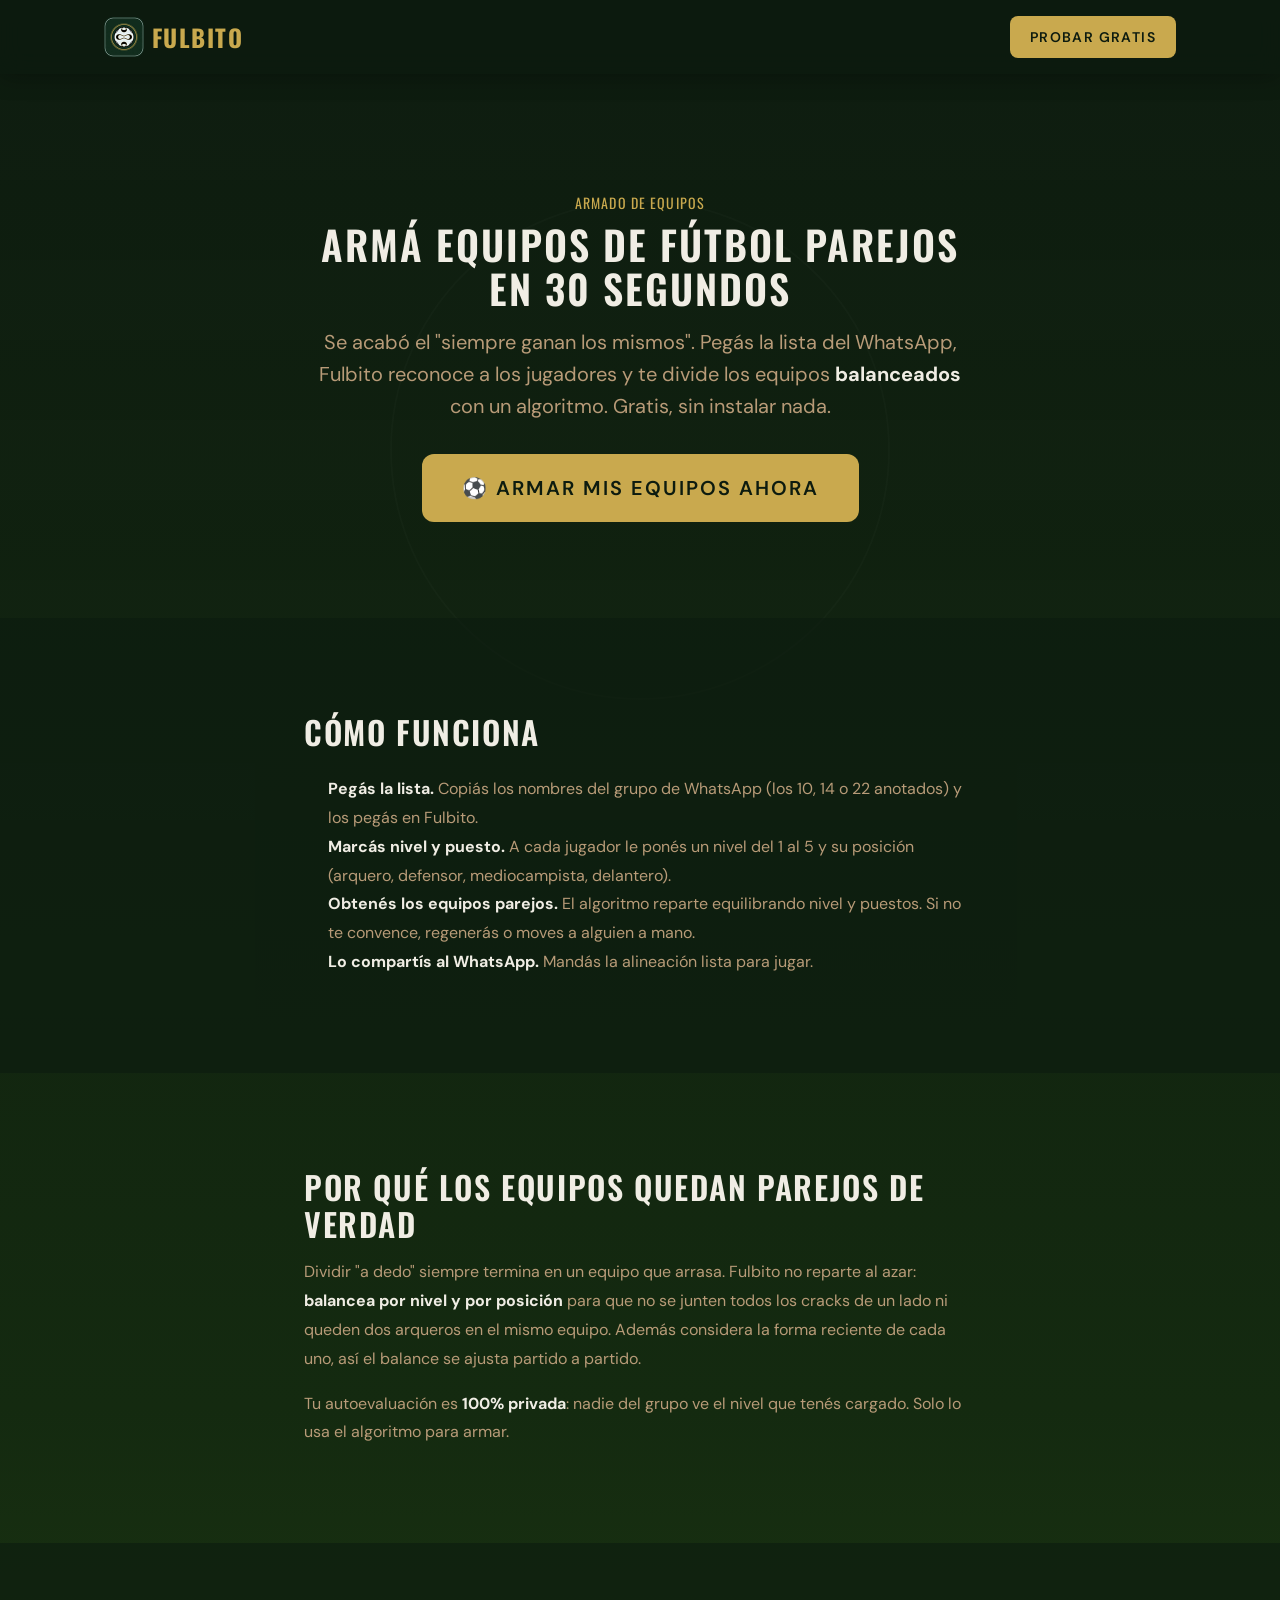
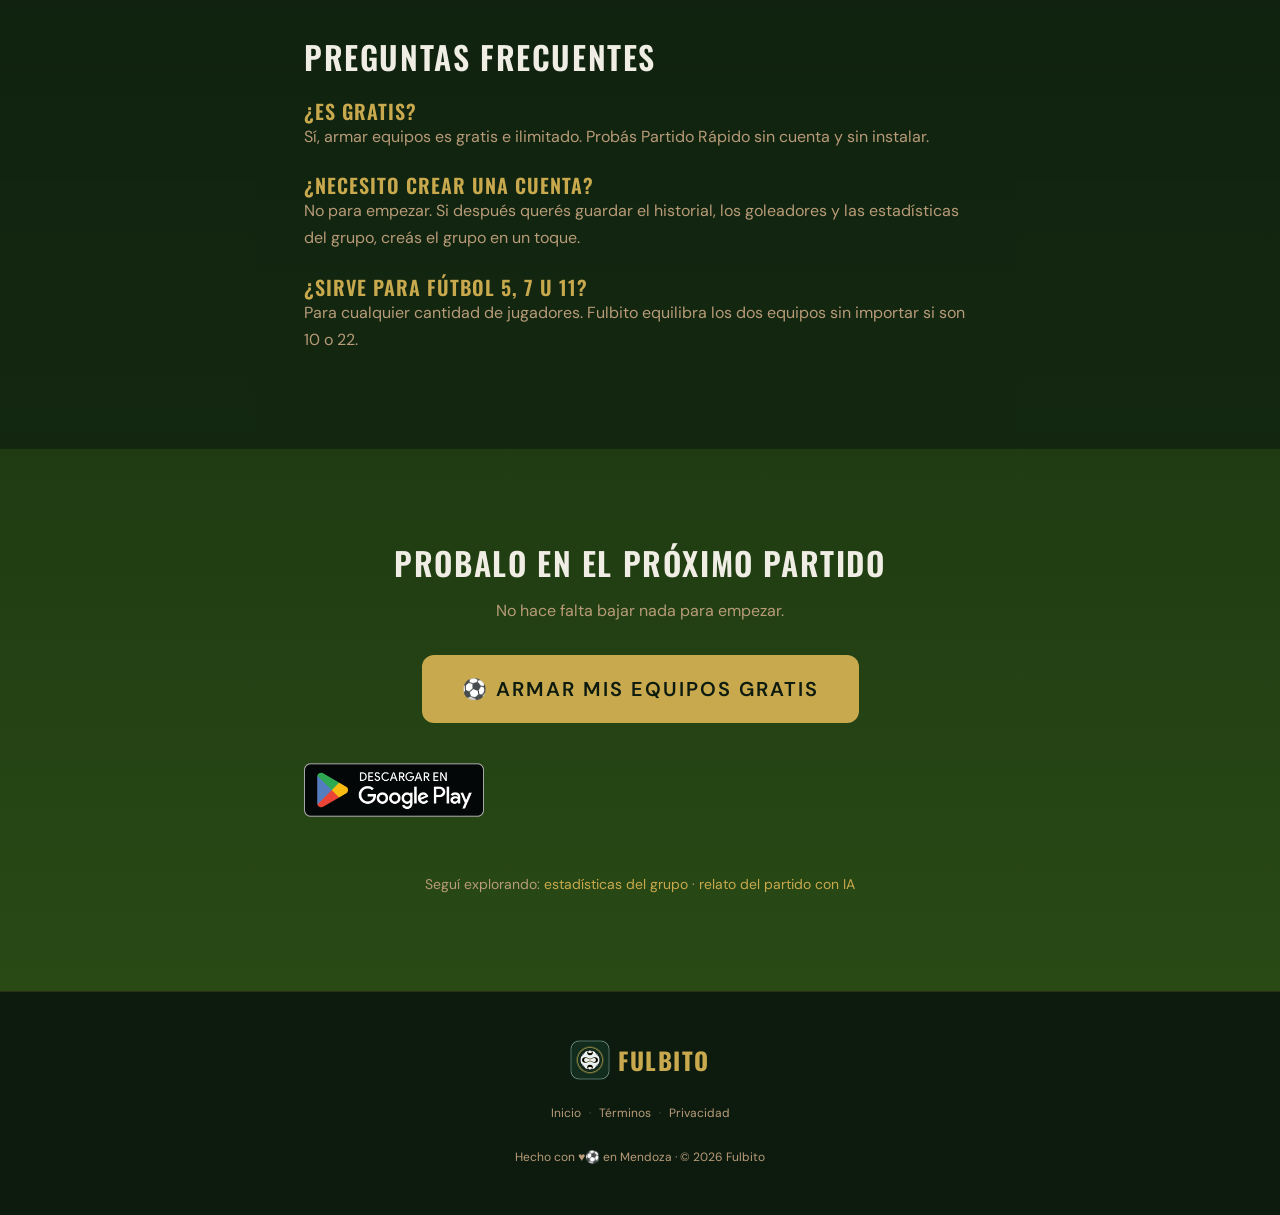
==== commit 9d6aa707: "fix(seo): CTA usan .btn-primary--lg en vez de padding inline desproporcionado Co-Authored-By: Claude" ====
--- a/armar-equipos.html
+++ b/armar-equipos.html
@@ -80,7 +80,7 @@
         <p style="color: var(--color-oro); font-family: var(--font-display); letter-spacing:0.08em; text-transform:uppercase; font-size: var(--text-sm); margin-bottom: var(--space-sm);">Armado de equipos</p>
         <h1 style="color: var(--color-cal); font-size: var(--text-3xl); line-height:1.1; margin-bottom: var(--space-md);">Armá equipos de fútbol parejos en 30 segundos</h1>
         <p style="color: var(--color-tierra); font-size: var(--text-lg); margin-bottom: var(--space-xl);">Se acabó el "siempre ganan los mismos". Pegás la lista del WhatsApp, Fulbito reconoce a los jugadores y te divide los equipos <strong style="color:var(--color-cal)">balanceados</strong> con un algoritmo. Gratis, sin instalar nada.</p>
-        <a href="https://fulbito.futbol/?quick=1&utm_source=seo&utm_medium=organic&utm_campaign=armar-equipos" class="btn-primary" style="font-size: var(--text-lg); padding: var(--space-md) var(--space-2xl);">⚽ Armar mis equipos ahora</a>
+        <a href="https://fulbito.futbol/?quick=1&utm_source=seo&utm_medium=organic&utm_campaign=armar-equipos" class="btn-primary btn-primary--lg">⚽ Armar mis equipos ahora</a>
       </div>
     </section>
 
@@ -122,7 +122,7 @@
       <div class="container" style="max-width: 720px; text-align:center;">
         <h2 style="color: var(--color-cal); font-size: var(--text-2xl); margin-bottom: var(--space-md);">Probalo en el próximo partido</h2>
         <p style="color: var(--color-tierra); margin-bottom: var(--space-xl);">No hace falta bajar nada para empezar.</p>
-        <a href="https://fulbito.futbol/?quick=1&utm_source=seo&utm_medium=organic&utm_campaign=armar-equipos" class="btn-primary" style="font-size: var(--text-lg); padding: var(--space-md) var(--space-2xl);">⚽ Armar mis equipos gratis</a>
+        <a href="https://fulbito.futbol/?quick=1&utm_source=seo&utm_medium=organic&utm_campaign=armar-equipos" class="btn-primary btn-primary--lg">⚽ Armar mis equipos gratis</a>
         <div style="margin-top: var(--space-xl);">
           <a href="https://play.google.com/store/apps/details?id=futbol.fulbito.app" aria-label="Descargar en Google Play">
             <img src="assets/images/google-play-badge.png" alt="Disponible en Google Play" width="180" style="height:auto;">
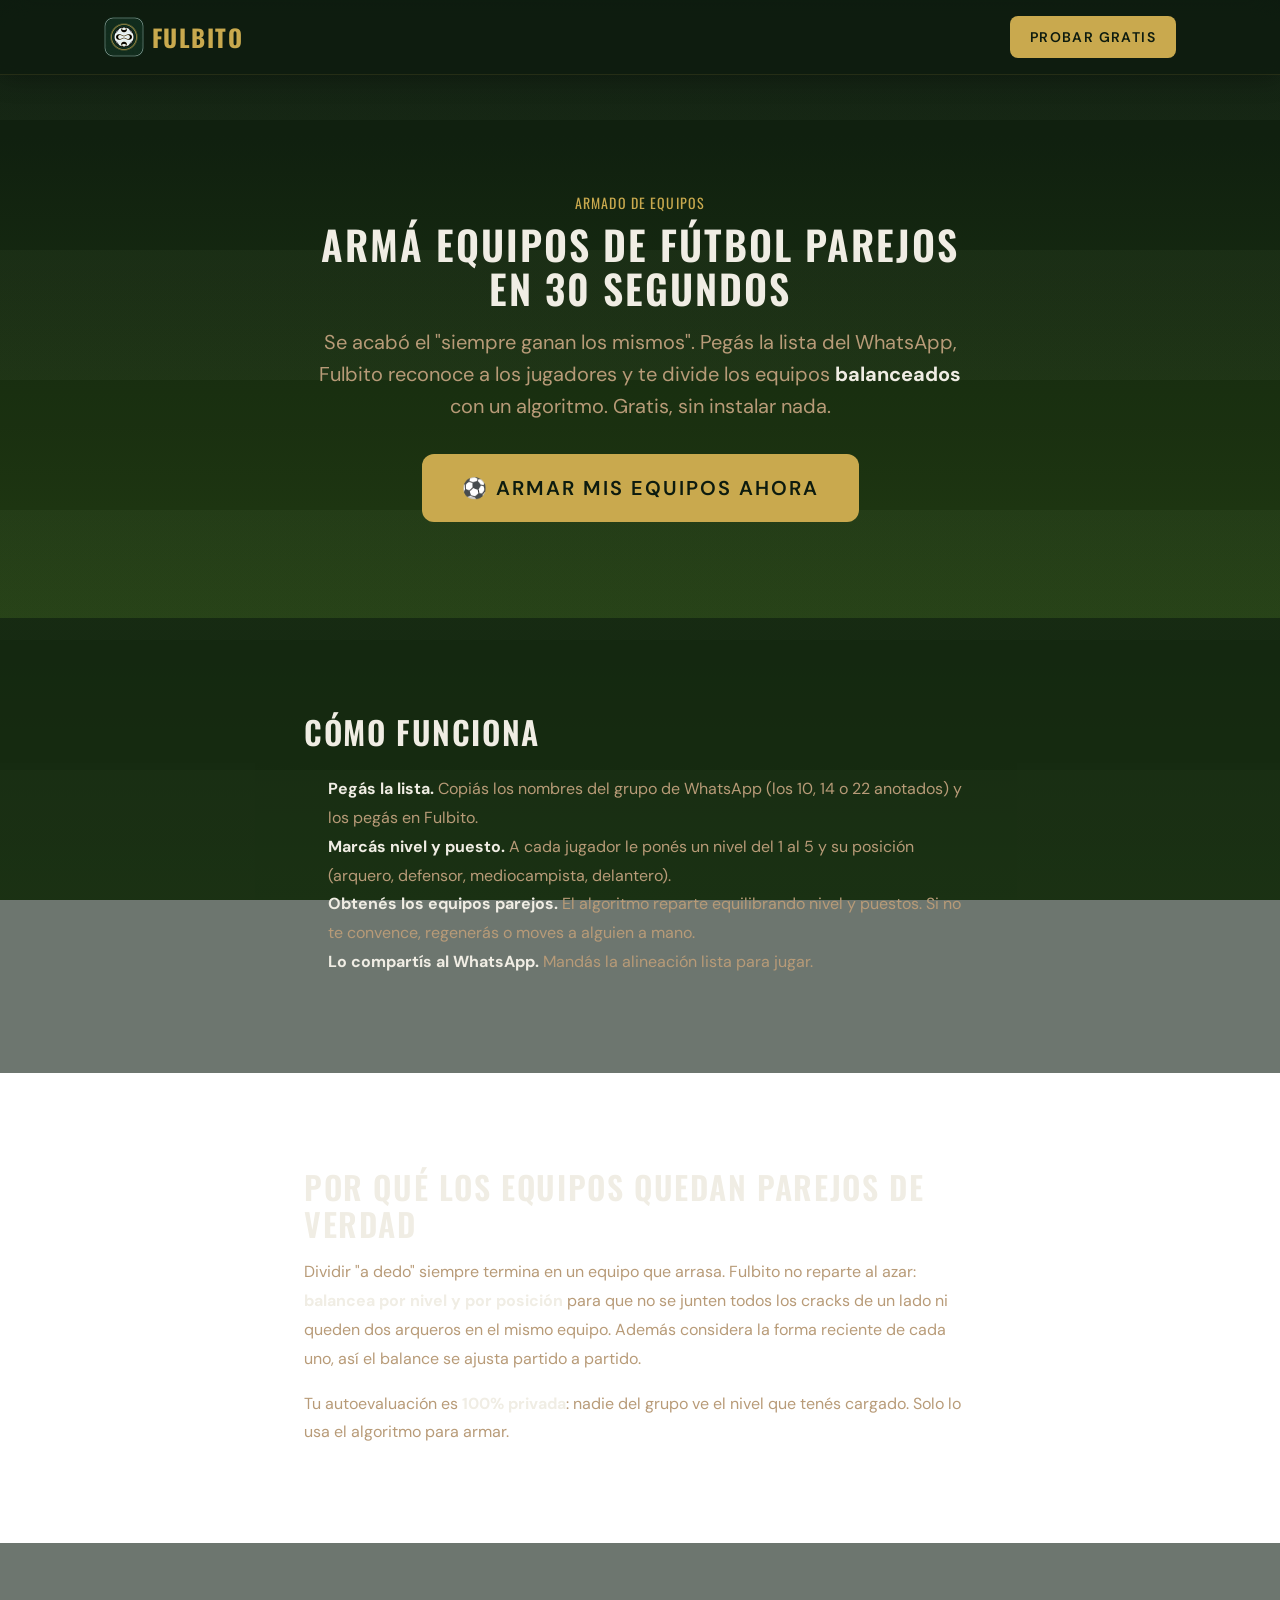
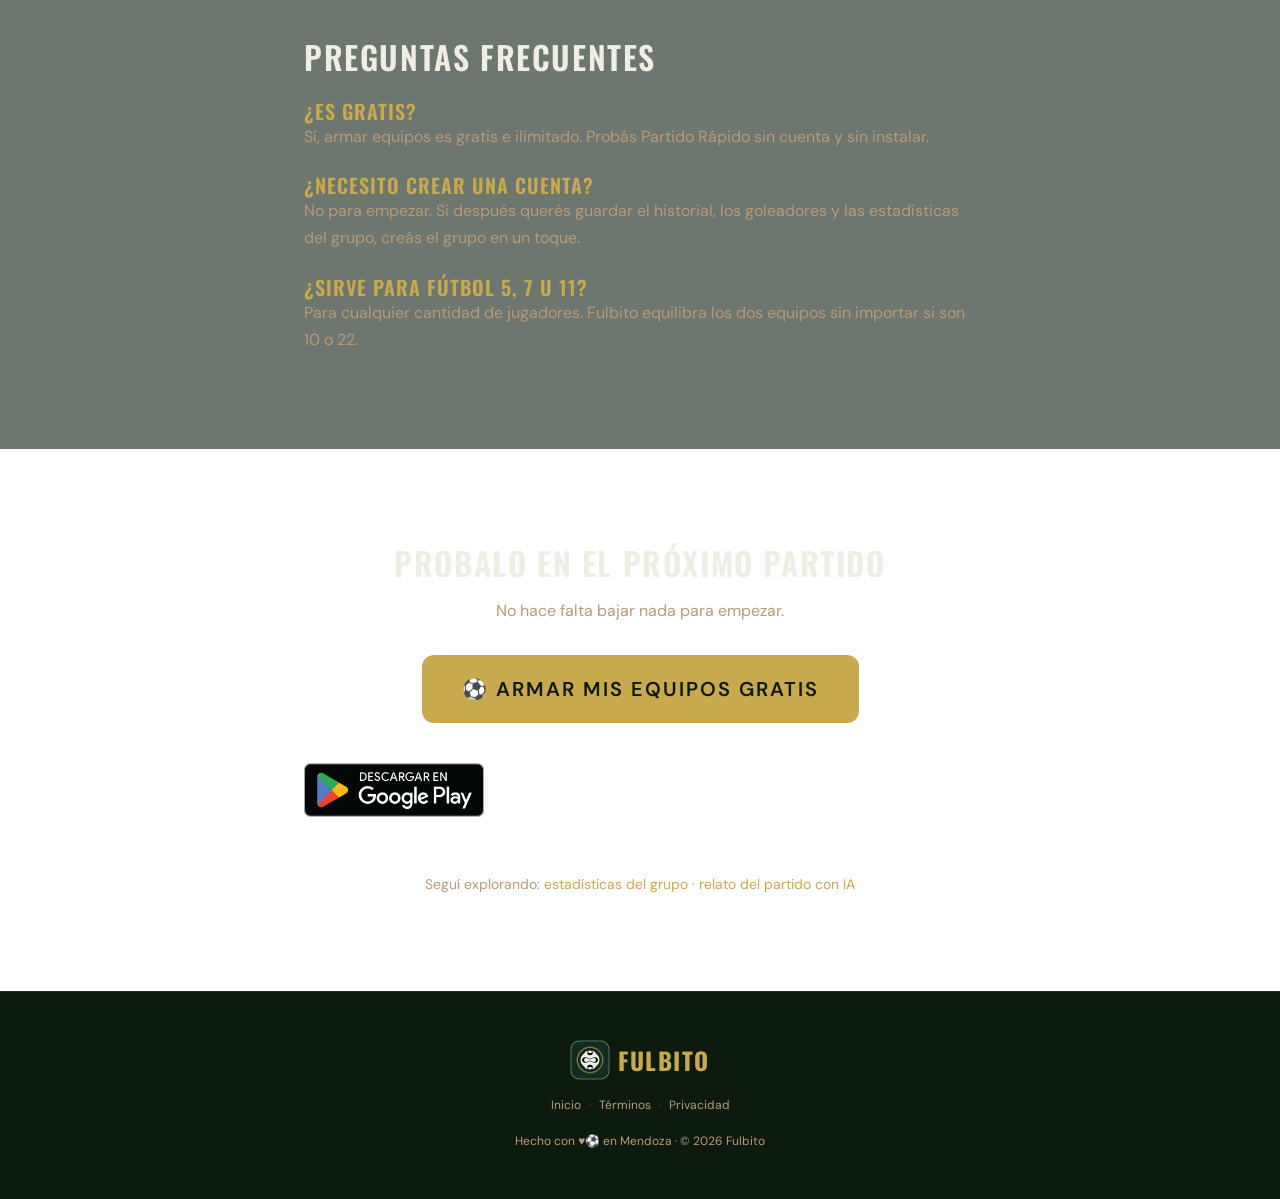
==== commit 4f01836e: "Reenviar el canal de origen del sitio a la app El sitio (web.fulbito.futbol) y la app (fulbito.futbo" ====
--- a/armar-equipos.html
+++ b/armar-equipos.html
@@ -151,5 +151,6 @@
       <p class="site-footer__made">Hecho con ♥️⚽ en Mendoza · © 2026 Fulbito</p>
     </div>
   </footer>
+  <script src="js/attribution.js" defer></script>
 </body>
 </html>
--- a/css/variables.css
+++ b/css/variables.css
@@ -20,6 +20,7 @@
   /* ── Tipografía ── */
   --font-display: 'Oswald', sans-serif;
   --font-body: 'DM Sans', sans-serif;
+  --font-chalk: 'Caveat', cursive;
 
   /* ── Escala tipográfica ── */
   --text-xs: 0.75rem;
@@ -62,8 +63,8 @@
   --ease-out-soft: cubic-bezier(0.22, 1, 0.36, 1);     /* desaceleración tipo "settle" */
   --ease-out-back: cubic-bezier(0.34, 1.56, 0.64, 1);  /* overshoot sutil */
   --ease-in-out-cine: cubic-bezier(0.65, 0, 0.35, 1);
-  --reveal-dur: 0.8s;
-  --reveal-shift: 36px;
+  --reveal-dur: 0.7s;
+  --reveal-shift: 26px;
 
   /* ── Z-index ── */
   --z-base: 1;
--- a/css/base.css
+++ b/css/base.css
@@ -20,41 +20,27 @@
   font-weight: 400;
   line-height: 1.6;
   color: var(--color-cal);
-  background: linear-gradient(180deg, var(--color-noche) 0%, #142a10 50%, var(--color-cesped) 100%);
+  /* Un solo lienzo continuo: noche → césped, de arriba abajo. Todas las
+     secciones flotan sobre este mismo gradiente (sin cortes ni dividers). */
+  background: linear-gradient(180deg, #0D1B0F 0%, #2D5016 100%) fixed;
   min-height: 100vh;
   overflow-x: clip;
   -webkit-font-smoothing: antialiased;
   -moz-osx-font-smoothing: grayscale;
 }
 
-/* Césped stripes — textura CSS liviana */
+/* Franjas de césped horizontales — textura CSS liviana, bandas ~130px */
 body::before {
   content: '';
   position: fixed;
   inset: 0;
   background: repeating-linear-gradient(
     0deg,
-    transparent,
-    transparent 80px,
-    rgba(255,255,255,0.008) 80px,
-    rgba(255,255,255,0.008) 160px
+    rgba(240, 237, 228, 0.022) 0,
+    rgba(240, 237, 228, 0.022) 130px,
+    rgba(0, 0, 0, 0.06) 130px,
+    rgba(0, 0, 0, 0.06) 260px
   );
-  pointer-events: none;
-  z-index: 0;
-}
-
-/* Semicírculo central decorativo */
-body::after {
-  content: '';
-  position: fixed;
-  top: 50%;
-  left: 50%;
-  width: 500px;
-  height: 500px;
-  border: 2px solid var(--color-cal);
-  border-radius: 50%;
-  transform: translate(-50%, -50%);
-  opacity: 0.02;
   pointer-events: none;
   z-index: 0;
 }
@@ -75,6 +61,27 @@
 @media (max-width: 640px) {
   h1 { font-size: var(--text-3xl); }
   h2 { font-size: var(--text-xl); }
+}
+
+/* Acento "a mano" (tiza) — eyebrows y detalles, en blanco cal */
+.chalk {
+  font-family: var(--font-chalk);
+  font-weight: 600;
+  font-size: clamp(1.25rem, 2.4vw, 1.6rem);
+  line-height: 1.1;
+  letter-spacing: 0.01em;
+  color: rgba(240, 237, 228, 0.85);
+  text-transform: none;
+}
+/* eyebrow a mano para encabezados de sección */
+.eyebrow-chalk {
+  display: block;
+  font-family: var(--font-chalk);
+  font-weight: 600;
+  font-size: clamp(1.3rem, 2.6vw, 1.75rem);
+  line-height: 1.1;
+  color: rgba(240, 237, 228, 0.82);
+  margin-bottom: var(--space-xs);
 }
 
 a {
@@ -119,6 +126,14 @@
   .section {
     padding: var(--space-3xl) 0;
   }
+}
+
+/* Ritmo entre secciones: bandas alternadas más oscuras con borde dorado sutil,
+   en vez de <hr> divisores. Se marca con la clase .band sobre .section. */
+.section.band {
+  background: rgba(13, 27, 15, 0.35);
+  border-top: 1px solid rgba(201, 169, 78, 0.1);
+  border-bottom: 1px solid rgba(201, 169, 78, 0.1);
 }
 
 /* ── Screen reader only ── */
--- a/css/components.css
+++ b/css/components.css
@@ -113,32 +113,50 @@
   background: var(--glass-bg);
   backdrop-filter: var(--glass-blur);
   -webkit-backdrop-filter: var(--glass-blur);
-  border: 1px solid transparent;
+  border: 1px solid var(--glass-border);
   border-radius: var(--radius-lg);
   box-shadow: var(--shadow-card);
   padding: var(--space-lg);
   display: grid;
-  grid-template-columns: minmax(0, 1fr) 128px;
-  grid-template-rows: auto auto;
+  grid-template-columns: minmax(0, 1fr) 116px;
+  grid-template-rows: auto auto auto;
   column-gap: var(--space-md);
   row-gap: var(--space-sm);
-  min-height: calc(128px + 2 * var(--space-lg));
+  min-height: calc(116px + 2 * var(--space-lg));
   align-content: center;
   transition:
     border-color var(--transition-fast),
     transform var(--transition-normal);
 }
 .feature-card:hover {
-  border-color: rgba(180, 185, 190, 0.12);
+  border-color: rgba(201, 169, 78, 0.4);
   transform: translateY(-4px);
 }
+/* Tag de fase (Pre-partido / Post-partido / Fin de temporada) */
+.feature-card__tag {
+  grid-column: 1;
+  grid-row: 1;
+  justify-self: start;
+  align-self: end;
+  font-family: var(--font-body);
+  font-size: 0.7rem;
+  font-weight: 700;
+  text-transform: uppercase;
+  letter-spacing: 0.08em;
+  padding: 3px 10px;
+  border-radius: 6px;
+  border: 1px solid currentColor;
+}
+.feature-card__tag--pre { color: var(--color-cesped-light); }
+.feature-card__tag--post { color: var(--color-oro); }
+.feature-card__tag--fin { color: #d98cc8; }
 .feature-card__icon {
   grid-column: 2;
-  grid-row: 1 / span 2;
+  grid-row: 1 / span 3;
   align-self: center;
-  width: 128px;
-  height: 128px;
-  font-size: 4.5rem;
+  width: 116px;
+  height: 116px;
+  font-size: 4rem;
   line-height: 1;
   display: flex;
   align-items: center;
@@ -181,8 +199,8 @@
 }
 .feature-card__title {
   grid-column: 1;
-  grid-row: 1;
-  align-self: end;
+  grid-row: 2;
+  align-self: center;
   font-family: var(--font-display);
   font-size: var(--text-lg);
   font-weight: 600;
@@ -193,7 +211,7 @@
 }
 .feature-card__desc {
   grid-column: 1;
-  grid-row: 2;
+  grid-row: 3;
   align-self: start;
   font-family: var(--font-body);
   font-size: var(--text-sm);
--- a/css/sections.css
+++ b/css/sections.css
@@ -1,7 +1,7 @@
 /* sections.css — Estilos por sección del sitio Fulbito */
 
 /* ============================================
-   HEADER — Sticky nav
+   HEADER — Fijo glass
    ============================================ */
 .site-header {
   position: fixed;
@@ -13,20 +13,18 @@
   background: linear-gradient(180deg, rgba(13, 27, 15, 0.55) 0%, rgba(13, 27, 15, 0.2) 70%, transparent 100%);
   transition: background var(--transition-normal), box-shadow var(--transition-normal);
 }
-
 .site-header.scrolled {
-  background: rgba(13, 27, 15, 0.92);
-  backdrop-filter: blur(12px);
-  -webkit-backdrop-filter: blur(12px);
+  background: rgba(13, 27, 15, 0.78);
+  backdrop-filter: blur(14px);
+  -webkit-backdrop-filter: blur(14px);
+  border-bottom: 1px solid rgba(201, 169, 78, 0.12);
   box-shadow: 0 2px 24px rgba(0, 0, 0, 0.3);
 }
-
 .site-header__inner {
   display: flex;
   align-items: center;
   justify-content: space-between;
 }
-
 .site-header__cta {
   font-size: var(--text-sm);
   padding: 10px 20px;
@@ -34,226 +32,132 @@
 }
 
 /* ============================================
-   HERO
+   HERO — "El crack te recibe"
    ============================================ */
 .hero {
   min-height: 100vh;
   display: flex;
   align-items: center;
-  padding-top: 80px;
+  padding-top: 96px;
   padding-bottom: var(--space-3xl);
   position: relative;
   overflow: hidden;
 }
 
-/* Teamgeist panel pattern — fondo decorativo */
-.hero::before {
-  content: '';
+/* Detalle de cancha: círculo central + línea de mitad de campo con punto */
+.hero__pitch {
   position: absolute;
   inset: 0;
-  background:
-    radial-gradient(ellipse 300px 400px at 15% 50%, rgba(201, 169, 78, 0.03) 0%, transparent 70%),
-    radial-gradient(ellipse 300px 400px at 85% 30%, rgba(45, 80, 22, 0.08) 0%, transparent 70%);
   pointer-events: none;
-  z-index: -1;
-}
-
-/* Línea de mediocampo decorativa */
-.hero::after {
-  content: '';
+  z-index: 0;
+  overflow: hidden;
+}
+.hero__circle {
   position: absolute;
   top: 50%;
-  left: 5%;
-  right: 5%;
-  height: 0;
-  border-top: 1px solid var(--color-cal);
-  opacity: 0.03;
-  pointer-events: none;
-}
-
-/* Atmósfera del hero — luces de estadio + círculo central */
-.hero__bg {
-  position: absolute;
-  inset: 0;
-  overflow: hidden;
-  pointer-events: none;
-  z-index: -1;
-}
-.hero__floodlight {
-  position: absolute;
-  top: -20%;
-  width: 60vw;
-  height: 90vh;
-  filter: blur(60px);
-  opacity: 0.5;
-}
-.hero__floodlight--l {
-  left: -15%;
-  background: radial-gradient(ellipse at center, rgba(201, 169, 78, 0.14) 0%, transparent 60%);
-}
-.hero__floodlight--r {
-  right: -15%;
-  background: radial-gradient(ellipse at center, rgba(74, 122, 46, 0.30) 0%, transparent 60%);
-}
+  left: 50%;
+  width: 560px;
+  height: 560px;
+  max-width: 120vw;
+  max-height: 120vw;
+  transform: translate(-50%, -50%);
+  border: 2px solid rgba(240, 237, 228, 0.05);
+  border-radius: 50%;
+}
+.hero__midline {
+  position: absolute;
+  top: 50%;
+  left: 0;
+  right: 0;
+  height: 2px;
+  background: rgba(240, 237, 228, 0.05);
+}
+.hero__spot {
+  position: absolute;
+  top: 50%;
+  left: 50%;
+  width: 9px;
+  height: 9px;
+  transform: translate(-50%, -50%);
+  border-radius: 50%;
+  background: rgba(240, 237, 228, 0.12);
+}
+
 .hero__inner {
+  position: relative;
+  z-index: 1;
   display: grid;
-  grid-template-columns: 1fr 1fr;
-  gap: var(--space-3xl);
+  grid-template-columns: 1.05fr 0.95fr;
+  gap: var(--space-2xl);
   align-items: center;
   width: 100%;
 }
 
-@media (max-width: 860px) {
-  .hero__inner {
-    grid-template-columns: 1fr;
-    text-align: center;
-    gap: var(--space-2xl);
-  }
-}
-
 .hero__content {
   display: flex;
   flex-direction: column;
+  align-items: flex-start;
   gap: var(--space-lg);
 }
 
-.hero__ball {
-  width: 72px;
-  height: 72px;
-  border-radius: var(--radius-full);
-  filter: drop-shadow(0 4px 16px rgba(200, 168, 78, 0.4));
-  animation: ballBounce 2.5s ease-in-out infinite;
-}
-
-@media (max-width: 860px) {
-  .hero__ball {
-    margin: 0 auto;
-  }
-}
-
-.hero__logo-text {
-  font-family: var(--font-display);
-  font-size: clamp(3rem, 8vw, 5rem);
-  font-weight: 700;
-  color: var(--color-oro);
-  text-transform: uppercase;
-  letter-spacing: 0.08em;
-  line-height: 1;
-}
-
+/* Badge "Gratis · Sin descargar nada" con dot verde pulsante */
+.hero__badge {
+  display: inline-flex;
+  align-items: center;
+  gap: 8px;
+  background: rgba(13, 27, 15, 0.6);
+  border: 1px solid rgba(201, 169, 78, 0.28);
+  border-radius: 12px;
+  padding: 7px 16px 7px 12px;
+  font-family: var(--font-body);
+  font-size: var(--text-sm);
+  font-weight: 600;
+  color: var(--color-oro-light);
+  letter-spacing: 0.02em;
+  -webkit-backdrop-filter: blur(8px);
+  backdrop-filter: blur(8px);
+}
+.hero__badge-dot {
+  width: 9px;
+  height: 9px;
+  border-radius: 50%;
+  background: #3fb950;
+  flex-shrink: 0;
+}
+@media (prefers-reduced-motion: no-preference) {
+  .hero__badge-dot { animation: pulseDot 2.2s ease-out infinite; }
+}
+
+/* Headline editorial gigante en 3 líneas */
 .hero__headline {
   font-family: var(--font-display);
-  font-size: clamp(1.25rem, 3vw, 1.75rem);
-  font-weight: 500;
+  font-size: clamp(52px, 8.5vw, 118px);
+  font-weight: 700;
   color: var(--color-cal);
   text-transform: uppercase;
-  letter-spacing: 0.04em;
-  line-height: 1.3;
-}
+  letter-spacing: -0.005em;
+  line-height: 0.92;
+}
+.hero__headline-accent { color: var(--color-oro); }
 
 .hero__subheadline {
   font-family: var(--font-body);
-  font-size: var(--text-base);
-  color: var(--color-tierra);
-  max-width: 380px;
-  line-height: 1.6;
-}
-
-@media (max-width: 860px) {
-  .hero__subheadline {
-    margin: 0 auto;
-  }
+  font-size: var(--text-lg);
+  color: var(--color-tierra);
+  max-width: 420px;
+  line-height: 1.55;
 }
 
 .hero__actions {
   display: flex;
-  flex-direction: column;
+  flex-wrap: wrap;
   gap: var(--space-md);
   align-items: stretch;
-  width: max-content;
-}
-
+}
 .hero__btn {
   text-align: center;
   justify-content: center;
   white-space: nowrap;
-  height: 60px;
-}
-
-@media (max-width: 860px) {
-  .hero__actions {
-    width: 100%;
-  }
-  .hero__btn {
-    white-space: normal;
-    height: auto;
-    min-height: 56px;
-  }
-}
-
-.hero__pro {
-  margin-top: var(--space-sm);
-}
-
-.hero__pro-text {
-  font-family: var(--font-body);
-  font-size: var(--text-sm);
-  font-weight: 500;
-  color: var(--color-oro-light);
-  letter-spacing: 0.02em;
-}
-
-@media (max-width: 860px) {
-  .hero__pro {
-    display: flex;
-    justify-content: center;
-  }
-}
-
-.hero__visual {
-  display: flex;
-  align-items: center;
-  justify-content: center;
-  position: relative;
-  overflow-x: clip;
-}
-
-/* Glow detrás del phone */
-.hero__visual::before {
-  content: '';
-  position: absolute;
-  inset: -10%;
-  background: radial-gradient(ellipse at center, rgba(201, 169, 78, 0.07) 0%, transparent 65%);
-  pointer-events: none;
-  z-index: 0;
-}
-
-.hero__visual .phone-frame {
-  position: relative;
-  z-index: 1;
-}
-
-/* Flotación suave del phone del hero */
-.hero__phone-wrap {
-  position: relative;
-  z-index: 1;
-  width: clamp(190px, 64vw, 260px);
-  margin: 0 auto;
-}
-/* El wrapper define el ancho; el phone lo llena (si no, colapsa a ~5px). */
-.hero .hero__phone-wrap .phone-frame {
-  width: 100%;
-  max-width: none;
-}
-@media (prefers-reduced-motion: no-preference) {
-  .hero__phone-wrap {
-    animation: phoneFloat 6s ease-in-out infinite;
-  }
-}
-
-/* Acento dorado de la última línea del headline */
-.hero__headline-accent {
-  color: var(--color-oro);
 }
 
 /* Indicador de scroll */
@@ -274,380 +178,179 @@
   z-index: 2;
 }
 .hero__cue:hover { color: var(--color-oro-light); }
-.hero__cue-arrow {
-  font-size: var(--text-lg);
-  line-height: 1;
-}
+.hero__cue-arrow { font-size: var(--text-lg); line-height: 1; }
 @media (prefers-reduced-motion: no-preference) {
   .hero__cue-arrow { animation: scrollCue 1.8s ease-in-out infinite; }
 }
+
+.hero__visual {
+  display: flex;
+  align-items: flex-end;
+  justify-content: center;
+  position: relative;
+}
+
+/* ── Mascota del onboarding (base + pierna articulada + pelota 3D) ── */
+.mascota {
+  position: relative;
+  display: inline-flex;
+  flex-direction: column;
+  align-items: center;
+}
+/* Anotación Caveat arriba-izquierda, sin overlap con la figura */
+.mascota__note {
+  position: absolute;
+  top: -14px;
+  right: 72%;
+  font-family: var(--font-chalk);
+  font-weight: 700;
+  font-size: clamp(1.25rem, 2.2vw, 1.75rem);
+  line-height: 1.05;
+  color: var(--color-oro-light);
+  text-align: right;
+  width: max-content;
+  max-width: 46vw;
+  transform: rotate(-9deg);
+  transform-origin: right bottom;
+  pointer-events: none;
+  z-index: 3;
+}
+.mascota__wrap {
+  position: relative;
+  width: clamp(230px, 32vw, 360px);
+  z-index: 2;
+}
+@media (prefers-reduced-motion: no-preference) {
+  .mascota__wrap { animation: onbFloat 3.8s ease-in-out 1s infinite; }
+}
+.mascota__base {
+  display: block;
+  width: 100%;
+  height: auto;
+  filter: drop-shadow(0 22px 26px rgba(0, 0, 0, 0.5));
+}
+/* Overlay de la pierna: rota desde la rodilla. En reposo 0° (tapa el recorte
+   de la base); la patada sube el pie. Origen calibrado a la imagen (igual app). */
+.mascota__leg {
+  position: absolute;
+  left: 0;
+  top: 0;
+  width: 100%;
+  height: auto;
+  transform-origin: 31.25% 78.81%;
+  will-change: transform;
+}
+/* Holder de la pelota (3D o fallback) sobre el pie */
+.mascota__ball {
+  position: absolute;
+  left: 5%;
+  bottom: 16%;
+  width: 34%;
+  height: 32%;
+  pointer-events: none;
+}
+.mascota__ball-fallback {
+  position: absolute;
+  left: 50%;
+  bottom: 4px;
+  width: clamp(34px, 9vw, 52px);
+  height: clamp(34px, 9vw, 52px);
+  transform: translateX(-50%);
+  border-radius: 50%;
+  background: radial-gradient(circle at 36% 30%, #fff 0%, #e7eaec 46%, #b9bfc3 76%, #8d9398 100%);
+  box-shadow: 0 8px 14px rgba(0, 0, 0, 0.35), inset -5px -6px 12px rgba(0, 0, 0, 0.18);
+}
+.mascota__ball.is-3d .mascota__ball-fallback { display: none; }
+/* Mientras carga el 3D (o sin WebGL): pelota fallback rebota + pierna patea en CSS */
+@media (prefers-reduced-motion: no-preference) {
+  .mascota__ball:not(.is-3d) .mascota__ball-fallback {
+    animation: onbCssBall 1.15s cubic-bezier(.4, 0, .6, 1) infinite;
+  }
+  .mascota__wrap:has(.mascota__ball:not(.is-3d)) .mascota__leg {
+    animation: onbLegKick 1.15s cubic-bezier(.4, 0, .6, 1) infinite;
+  }
+}
+/* Sombra elíptica bajo la mascota */
+.mascota__shadow {
+  width: 62%;
+  height: 26px;
+  margin-top: -14px;
+  border-radius: 50%;
+  background: radial-gradient(ellipse at center, rgba(0, 0, 0, 0.5) 0%, transparent 70%);
+  filter: blur(2px);
+  z-index: 1;
+}
+
 @media (max-width: 860px) {
-  .hero__cue { display: none; }
-}
-
-@media (max-width: 860px) {
-  .hero__visual {
-    justify-content: center;
+  .hero {
+    align-items: flex-start;
+    padding-top: clamp(120px, 16vh, 150px);
   }
-  .hero__visual .phone-frame {
-    max-width: 200px;
-  }
-}
-
-/* ============================================
-   STEPS SHOWCASE — Paso + phone frame
-   ============================================ */
-.steps-showcase {
-  display: flex;
-  flex-direction: column;
-  gap: var(--space-4xl);
-}
-
-.step-showcase {
-  display: grid;
-  grid-template-columns: 1fr 220px;
-  gap: var(--space-3xl);
-  align-items: center;
-}
-
-.step-showcase--reverse {
-  grid-template-columns: 220px 1fr;
-}
-.step-showcase--reverse .step-showcase__phone {
-  order: -1;
-}
-
-@media (max-width: 680px) {
-  .step-showcase,
-  .step-showcase--reverse {
+  .hero__inner {
     grid-template-columns: 1fr;
     gap: var(--space-xl);
-  }
-  .step-showcase--reverse .step-showcase__phone {
-    order: 0;
-  }
-  .step-showcase__phone {
-    display: flex;
-    justify-content: center;
-  }
-  .step-showcase .phone-frame {
-    max-width: 200px;
-  }
-}
-
-.step-showcase__content {
-  position: relative;
-}
-
-.step-showcase__header {
-  display: flex;
-  align-items: baseline;
-  gap: var(--space-md);
-  margin-bottom: var(--space-md);
-}
-
-.step-showcase__number {
-  font-family: var(--font-display);
-  font-size: var(--text-3xl);
-  font-weight: 700;
-  color: var(--color-oro);
-  line-height: 1;
-  opacity: 0.5;
-  flex-shrink: 0;
-  letter-spacing: -0.02em;
-  user-select: none;
-}
-
-.step-showcase__title {
-  font-family: var(--font-display);
-  font-size: var(--text-2xl);
-  font-weight: 600;
-  color: var(--color-cal);
-  text-transform: uppercase;
-  letter-spacing: 0.05em;
-}
-
-.step-showcase__desc {
-  font-family: var(--font-body);
-  font-size: var(--text-base);
-  color: var(--color-tierra);
-  line-height: 1.7;
-  max-width: 400px;
-}
-
-.step-showcase__note {
-  font-family: var(--font-body);
-  font-size: var(--text-sm);
-  color: var(--color-oro-light);
-  line-height: 1.6;
-  margin-top: var(--space-sm);
-  padding-left: var(--space-md);
-  border-left: 2px solid rgba(201, 169, 78, 0.35);
-  max-width: 400px;
-}
-
-/* ============================================
-   FEATURES
-   ============================================ */
-.features-section {
-  background: linear-gradient(180deg, transparent 0%, rgba(13, 27, 15, 0.3) 50%, transparent 100%);
-}
-
-.features-group {
-  margin-bottom: var(--space-2xl);
-}
-
-.features-group:last-child {
-  margin-bottom: 0;
-}
-
-.features-group__label {
-  margin-bottom: var(--space-md);
-}
-
-.features-grid {
-  display: grid;
-  grid-template-columns: repeat(2, 1fr);
-  gap: var(--space-md);
-  align-items: start;
-}
-
-@media (max-width: 640px) {
-  .features-grid {
-    grid-template-columns: 1fr;
-  }
-}
-
-/* ============================================
-   SHOWCASE CAROUSEL — Carrusel con contexto
-   ============================================ */
-.showcase-section {
-  padding-bottom: var(--space-3xl);
-}
-
-.showcase-carousel {
-  position: relative;
-  overflow: hidden;
-}
-
-
-.showcase-carousel__track {
-  display: flex;
-  gap: var(--space-xl);
-  overflow-x: auto;
-  scroll-snap-type: none;
-  -webkit-overflow-scrolling: touch;
-  scrollbar-width: none;
-  /* padding lateral = medio viewport menos media card → la primera y la última
-     pueden quedar centradas (paneo coverflow de la 1ª a la 6ª). */
-  padding: var(--space-2xl) calc(50% - 105px);
-  align-items: flex-start;
-}
-
-.showcase-carousel__track::-webkit-scrollbar {
-  display: none;
-}
-
-.showcase-carousel__item {
-  flex-shrink: 0;
-  display: flex;
-  flex-direction: column;
-  align-items: center;
-  gap: var(--space-md);
-  width: 210px;
-  transition: transform var(--transition-normal);
-}
-
-.showcase-carousel__item:hover {
-  transform: translateY(-6px);
-}
-
-/* Coverflow: la card centrada se eleva apenas y gana protagonismo */
-.showcase-carousel__item.is-focus {
-  z-index: 2;
-}
-.showcase-carousel__item.is-focus .phone-frame--gallery {
-  transform: translateY(-14px) scale(1.04);
-  box-shadow:
-    0 36px 64px rgba(0, 0, 0, 0.6),
-    0 8px 24px rgba(0, 0, 0, 0.4),
-    0 0 0 1px rgba(201, 169, 78, 0.3);
-}
-.showcase-carousel__item.is-focus .showcase-carousel__title {
-  color: var(--color-oro-light);
-}
-
-.phone-frame--gallery {
-  width: 180px;
-  max-width: 180px;
-  border-radius: 28px;
-  box-shadow:
-    0 24px 48px rgba(0, 0, 0, 0.5),
-    0 4px 16px rgba(0, 0, 0, 0.35),
-    0 0 0 1px rgba(180, 185, 190, 0.08);
-  transition: transform var(--transition-slow) var(--ease-out-soft), box-shadow var(--transition-normal);
-}
-
-.phone-frame--gallery::before {
-  border-radius: 8px;
-}
-
-.phone-frame--gallery .phone-frame__screen {
-  border-radius: 0 0 26px 26px;
-}
-
-.showcase-carousel__info {
-  text-align: center;
-}
-
-.showcase-carousel__title {
-  font-family: var(--font-display);
-  font-size: var(--text-base);
-  font-weight: 600;
-  color: var(--color-cal);
-  text-transform: uppercase;
-  letter-spacing: 0.06em;
-  margin-bottom: 4px;
-}
-
-.showcase-carousel__desc {
-  font-family: var(--font-body);
-  font-size: var(--text-sm);
-  color: var(--color-tierra);
-  line-height: 1.5;
-}
-
-/* ============================================
-   LA PREVIA — Sección emocional
-   ============================================ */
-.previa-section {
-  background:
-    linear-gradient(180deg,
-      rgba(13, 27, 15, 0.4) 0%,
-      rgba(13, 27, 15, 0.7) 50%,
-      rgba(13, 27, 15, 0.4) 100%);
-}
-
-.previa__image-wrap {
-  max-width: 600px;
-  margin: 0 auto var(--space-2xl);
-  overflow: hidden;
-}
-
-.previa__image {
-  width: 100%;
-  height: auto;
-  display: block;
-}
-
-.previa__stickers {
-  display: grid;
-  grid-template-columns: repeat(2, 1fr);
-  gap: var(--space-md);
-  max-width: 640px;
-  margin: 0 auto var(--space-2xl);
-}
-
-@media (max-width: 480px) {
-  .previa__stickers {
-    grid-template-columns: 1fr;
-  }
-}
-
-.previa__pills {
-  display: flex;
-  flex-wrap: wrap;
-  gap: var(--space-sm);
-  justify-content: center;
-  margin-bottom: var(--space-2xl);
-}
-
-.previa__pill {
-  background: rgba(45, 80, 22, 0.35);
-  border: 1px solid rgba(240, 237, 228, 0.1);
-  border-left: 2px solid rgba(201, 169, 78, 0.45);
-  color: var(--color-cal);
-  font-family: var(--font-body);
-  font-size: var(--text-sm);
-  font-weight: 500;
-  padding: 7px 18px;
-  border-radius: var(--radius-sm);
-  letter-spacing: 0.02em;
-  transition: border-color var(--transition-fast), border-left-color var(--transition-fast), background var(--transition-fast);
-}
-
-.previa__pill:hover {
-  border-left-color: rgba(201, 169, 78, 0.7);
-  background: rgba(45, 80, 22, 0.5);
-}
-
-.previa__closing {
-  text-align: center;
-  color: var(--color-tierra);
-  font-size: var(--text-lg);
-  max-width: 480px;
-  margin: 0 auto;
-  line-height: 1.6;
-}
-
-.previa__closing em {
-  color: var(--color-cal);
-  font-style: normal;
-  font-weight: 600;
-  font-family: var(--font-display);
-  font-size: var(--text-xl);
-  text-transform: uppercase;
-  letter-spacing: 0.04em;
-  display: block;
-  margin-top: var(--space-sm);
-}
-
-/* ============================================
-   FAQ
-   ============================================ */
-.faq-section {
-  background: var(--color-noche);
-}
-
-.faq-list {
-  display: flex;
-  flex-direction: column;
-  gap: var(--space-sm);
-  max-width: 680px;
-  margin: 0 auto;
-}
-
-/* ============================================
-   HERO FOOTNOTE — Línea de baja fricción
-   ============================================ */
-.hero__footnote {
-  font-family: var(--font-body);
-  font-size: var(--text-sm);
-  color: var(--color-tierra);
-  opacity: 0.85;
-  line-height: 1.5;
-}
-
-@media (max-width: 860px) {
-  .hero__footnote {
     text-align: center;
   }
-}
-
-/* ============================================
-   PARTIDO RÁPIDO — Gancho de fricción cero (sin cuenta)
-   ============================================ */
-.quick-section {
-  position: relative;
-}
-
+  .hero__content { align-items: center; }
+  .hero__subheadline { margin: 0 auto; }
+  .hero__actions { justify-content: center; }
+  .hero__visual { order: 1; }
+  .mascota__note { right: 70%; top: -10px; max-width: 62vw; }
+  .hero__cue { display: none; }
+}
+@media (max-width: 420px) {
+  .hero__actions { flex-direction: column; width: 100%; }
+  .hero__btn { white-space: normal; width: 100%; }
+}
+
+/* ============================================
+   MARQUEE DE STICKERS — cinta infinita
+   ============================================ */
+.marquee-section { padding-bottom: var(--space-2xl); }
+.sticker-marquee {
+  overflow: hidden;
+  padding: var(--space-lg) 0;
+  -webkit-mask-image: linear-gradient(90deg, transparent 0%, #000 7%, #000 93%, transparent 100%);
+  mask-image: linear-gradient(90deg, transparent 0%, #000 7%, #000 93%, transparent 100%);
+}
+.sticker-marquee__track {
+  display: flex;
+  width: max-content;
+}
+@media (prefers-reduced-motion: no-preference) {
+  .sticker-marquee__track { animation: marquee-l 36s linear infinite; }
+}
+.sticker-marquee__group {
+  display: flex;
+  align-items: center;
+  gap: var(--space-lg);
+  padding-right: var(--space-lg);
+  flex-shrink: 0;
+}
+.sticker-marquee img {
+  width: 108px;
+  height: 108px;
+  object-fit: contain;
+  flex-shrink: 0;
+  filter: drop-shadow(0 8px 16px rgba(0, 0, 0, 0.45));
+  transition: transform var(--transition-fast);
+}
+.sticker-marquee img:hover { transform: scale(1.12) rotate(-3deg); }
+@media (max-width: 640px) {
+  .sticker-marquee img { width: 80px; height: 80px; }
+}
+
+/* ============================================
+   PARTIDO RÁPIDO — Gancho de fricción cero
+   ============================================ */
+.quick-section { position: relative; }
 .quick-card {
   position: relative;
   max-width: var(--max-width-narrow);
   margin: 0 auto;
   text-align: center;
   overflow: visible;
-  background: var(--glass-bg);
+  background: rgba(13, 27, 15, 0.6);
   backdrop-filter: var(--glass-blur);
   -webkit-backdrop-filter: var(--glass-blur);
   border: 1px solid rgba(201, 169, 78, 0.3);
@@ -655,7 +358,6 @@
   box-shadow: var(--shadow-card), var(--shadow-glow-oro);
   padding: var(--space-2xl) var(--space-xl);
 }
-
 .quick-card__title {
   font-family: var(--font-display);
   font-size: var(--text-3xl);
@@ -664,10 +366,7 @@
   line-height: 1.22;
   margin-bottom: var(--space-md);
 }
-.quick-card__hl {
-  color: var(--color-oro);
-}
-
+.quick-card__hl { color: var(--color-oro); }
 .quick-card__sticker {
   position: absolute;
   top: -38px;
@@ -679,7 +378,6 @@
   pointer-events: none;
   z-index: 2;
 }
-
 .quick-card__desc {
   font-family: var(--font-body);
   font-size: var(--text-lg);
@@ -688,7 +386,6 @@
   max-width: 540px;
   margin: 0 auto var(--space-xl);
 }
-
 .quick-steps {
   list-style: none;
   padding: 0;
@@ -728,10 +425,7 @@
   color: var(--color-cal);
   text-align: left;
 }
-
-.quick-card__actions {
-  margin-bottom: var(--space-md);
-}
+.quick-card__actions { margin-bottom: var(--space-md); }
 .quick-card__note {
   font-family: var(--font-body);
   font-size: var(--text-sm);
@@ -739,49 +433,373 @@
   opacity: 0.9;
   line-height: 1.5;
 }
-
 @media (max-width: 560px) {
-  .quick-card {
-    padding: var(--space-xl) var(--space-lg);
+  .quick-card { padding: var(--space-xl) var(--space-lg); }
+  .quick-card__sticker { top: -46px; right: -4px; width: 74px; }
+  .quick-card__title { font-size: var(--text-2xl); }
+  .quick-card__desc { font-size: var(--text-base); }
+  .quick-steps { flex-direction: column; align-items: stretch; }
+}
+
+/* ============================================
+   CÓMO FUNCIONA — pasos alternados + phone 3D
+   ============================================ */
+.steps-showcase {
+  display: flex;
+  flex-direction: column;
+  gap: var(--space-4xl);
+}
+.step-showcase {
+  display: grid;
+  grid-template-columns: 1fr 240px;
+  gap: var(--space-3xl);
+  align-items: center;
+}
+.step-showcase--reverse { grid-template-columns: 240px 1fr; }
+.step-showcase--reverse .step-showcase__phone { order: -1; }
+
+.step-showcase__content { position: relative; }
+.step-showcase__header {
+  display: flex;
+  align-items: center;
+  gap: var(--space-md);
+  margin-bottom: var(--space-md);
+}
+/* Número enorme outline dorado (fill transparente) */
+.step-showcase__number {
+  font-family: var(--font-display);
+  font-size: clamp(3.4rem, 7vw, 5.5rem);
+  font-weight: 700;
+  line-height: 0.9;
+  flex-shrink: 0;
+  letter-spacing: -0.02em;
+  user-select: none;
+  color: transparent;
+  -webkit-text-stroke: 2px rgba(201, 169, 78, 0.55);
+}
+.step-showcase__title {
+  font-family: var(--font-display);
+  font-size: var(--text-2xl);
+  font-weight: 600;
+  color: var(--color-cal);
+  text-transform: uppercase;
+  letter-spacing: 0.05em;
+}
+.step-showcase__desc {
+  font-family: var(--font-body);
+  font-size: var(--text-base);
+  color: var(--color-tierra);
+  line-height: 1.7;
+  max-width: 420px;
+}
+.step-showcase__note {
+  font-family: var(--font-body);
+  font-size: var(--text-sm);
+  color: var(--color-oro-light);
+  line-height: 1.6;
+  margin-top: var(--space-sm);
+  padding-left: var(--space-md);
+  border-left: 2px solid rgba(201, 169, 78, 0.35);
+  max-width: 420px;
+}
+.step-showcase__phone {
+  display: flex;
+  justify-content: center;
+}
+
+@media (max-width: 680px) {
+  .step-showcase,
+  .step-showcase--reverse {
+    grid-template-columns: 1fr;
+    gap: var(--space-xl);
   }
-  .quick-card__sticker {
-    top: -46px;
-    right: -4px;
-    width: 64px;
-  }
-  .quick-card__title {
-    font-size: var(--text-2xl);
-  }
-  .quick-card__desc {
-    font-size: var(--text-base);
-  }
-  .quick-steps {
-    flex-direction: column;
-    align-items: stretch;
-  }
-}
-
-/* ============================================
-   CTA INTERMEDIO — Entre secciones
-   ============================================ */
+  .step-showcase--reverse .step-showcase__phone { order: 0; }
+  .step-showcase__phone { order: -1; }
+  .step-showcase__content { text-align: center; }
+  .step-showcase__header { justify-content: center; }
+  .step-showcase__desc,
+  .step-showcase__note { margin-left: auto; margin-right: auto; }
+  .step-showcase__note { text-align: left; }
+  .steps-showcase { gap: var(--space-3xl); }
+}
+
+/* CTA intermedio dentro de secciones */
 .section-cta {
   text-align: center;
-  padding: var(--space-2xl) var(--space-md) var(--space-xl);
-}
-
-.section-cta .btn-primary {
-  max-width: 100%;
-  white-space: normal;
-}
-
-/* ============================================
-   SOCIAL PROOF — Testimonio + origen
-   ============================================ */
-.social-proof-section {
-  background: linear-gradient(180deg, transparent 0%, rgba(13, 27, 15, 0.3) 50%, transparent 100%);
-}
-
-/* Banda de métricas reales */
+  padding: var(--space-2xl) var(--space-md) 0;
+}
+.section-cta .btn-primary { max-width: 100%; white-space: normal; }
+
+/* ============================================
+   FEATURES — grid de 6 cards
+   ============================================ */
+.features-section { position: relative; }
+.features-grid {
+  display: grid;
+  grid-template-columns: repeat(2, 1fr);
+  gap: var(--space-md);
+  align-items: stretch;
+}
+@media (max-width: 640px) {
+  .features-grid { grid-template-columns: 1fr; }
+}
+
+/* ============================================
+   ADN + FUSIÓN
+   ============================================ */
+.adn-section { position: relative; }
+.adn-grid {
+  display: grid;
+  grid-template-columns: 1fr 1fr;
+  gap: var(--space-3xl);
+  align-items: center;
+}
+.adn-copy__title { color: var(--color-cal); margin-top: var(--space-sm); }
+.adn-list {
+  display: flex;
+  flex-direction: column;
+  gap: var(--space-md);
+  margin-top: var(--space-lg);
+}
+.adn-list__item {
+  display: flex;
+  gap: var(--space-md);
+  color: var(--color-tierra);
+  line-height: 1.6;
+}
+.adn-list__item strong { color: var(--color-cal); }
+.adn-list__icon { font-size: 1.4rem; flex-shrink: 0; line-height: 1.4; }
+
+.adn-visual {
+  display: flex;
+  flex-direction: column;
+  align-items: center;
+}
+/* Fusión — animación scroll-driven: dos círculos completos (tu foto + tu crack)
+   se solapan y giran; la carta flipea con glow y revela la fusión. */
+.fusion {
+  display: flex;
+  flex-direction: column;
+  align-items: center;
+  gap: var(--space-lg);
+}
+.fusion__stage {
+  position: relative;
+  width: 148px;
+  height: 148px;
+  margin: var(--space-lg) auto;
+  perspective: 1000px;
+}
+.fusion__glow {
+  position: absolute;
+  inset: -45%;
+  border-radius: 50%;
+  background: radial-gradient(circle, rgba(201, 169, 78, 0.5) 0%, rgba(201, 169, 78, 0.12) 45%, transparent 70%);
+  filter: blur(14px);
+  opacity: 0; /* lo maneja el JS */
+  pointer-events: none;
+  z-index: 0;
+}
+.fusion__flip {
+  position: absolute;
+  inset: 0;
+  transform-style: preserve-3d;
+  -webkit-transform-style: preserve-3d;
+  will-change: transform;
+  z-index: 1;
+}
+.fusion__face {
+  position: absolute;
+  inset: 0;
+  border-radius: 50%;
+  backface-visibility: hidden;
+  -webkit-backface-visibility: hidden;
+}
+.fusion__face--back {
+  overflow: hidden;
+  transform: rotateY(180deg);
+  background: var(--color-noche);
+  border: 3px solid var(--color-oro);
+  box-shadow: 0 0 26px rgba(201, 169, 78, 0.5);
+  opacity: 0; /* lo maneja el JS — evita que se vea junto a los orbs en iOS */
+}
+.fusion__face--back img {
+  width: 100%;
+  height: 100%;
+  object-fit: cover;
+}
+/* Dos círculos completos (10% más chicos que la fusión) que se solapan */
+.fusion__orb {
+  position: absolute;
+  inset: 5%;
+  border-radius: 50%;
+  overflow: hidden;
+  border: 3px solid var(--color-oro);
+  box-shadow: 0 10px 26px rgba(0, 0, 0, 0.45);
+  background: var(--color-noche);
+  will-change: transform;
+}
+.fusion__orb img {
+  width: 100%;
+  height: 100%;
+  object-fit: cover;
+}
+.fusion__orb--crack { z-index: 1; }
+.fusion__caption {
+  font-family: var(--font-body);
+  font-size: var(--text-sm);
+  color: var(--color-tierra);
+  text-align: center;
+  max-width: 320px;
+}
+/* Fallback (sin JS / reduced-motion): fusión ya revelada */
+.fusion--static .fusion__flip { transform: rotateY(180deg); }
+.fusion--static .fusion__face--back { opacity: 1; }
+.fusion--static .fusion__face--front { opacity: 0; }
+.fusion--static .fusion__glow { opacity: 1; }
+
+@media (max-width: 760px) {
+  .adn-grid { grid-template-columns: 1fr; gap: var(--space-2xl); }
+}
+
+/* "este sos vos" abajo del círculo + flecha que sube apuntando al borde.
+   Aparecen recién cuando termina la animación de la fusión (.is-fused). */
+.fusion { position: relative; }
+.fusion-tag {
+  position: absolute;
+  top: 228px;
+  left: max(-74px, calc(50% - 194px));
+  font-family: var(--font-chalk);
+  font-weight: 700;
+  font-size: clamp(1.25rem, 2.6vw, 1.7rem);
+  line-height: 1;
+  color: var(--color-oro);
+  white-space: nowrap;
+  transform: rotate(-6deg);
+  pointer-events: none;
+  z-index: 4;
+  opacity: 0;
+  transition: opacity 0.55s ease;
+}
+.fusion-arrow {
+  position: absolute;
+  top: 106px;
+  left: max(-60px, calc(50% - 195px));
+  width: 130px;
+  height: auto;
+  pointer-events: none;
+  overflow: visible;
+  z-index: 4;
+  opacity: 0;
+  transition: opacity 0.55s ease 0.12s;
+}
+.fusion-arrow path {
+  stroke: var(--color-oro);
+  stroke-width: 3;
+  stroke-linecap: round;
+  stroke-linejoin: round;
+  fill: none;
+}
+.fusion.is-fused .fusion-tag,
+.fusion.is-fused .fusion-arrow,
+.fusion--static .fusion-tag,
+.fusion--static .fusion-arrow { opacity: 1; }
+
+/* ============================================
+   CARD FUT — layout de sección
+   ============================================ */
+.fut-section { position: relative; overflow: hidden; }
+.fut-section__bg {
+  position: absolute;
+  inset: 0;
+  background: radial-gradient(ellipse 50% 60% at 72% 50%, rgba(201, 169, 78, 0.12) 0%, transparent 60%);
+  pointer-events: none;
+}
+.adn-section > .container,
+.fut-section > .container { position: relative; z-index: 1; }
+.fut-grid {
+  display: grid;
+  grid-template-columns: 1fr 1fr;
+  gap: var(--space-3xl);
+  align-items: center;
+}
+.fut-copy__title { color: var(--color-cal); }
+.fut-copy__desc {
+  color: var(--color-tierra);
+  line-height: 1.7;
+  margin-top: var(--space-md);
+  max-width: 420px;
+}
+.fut-copy__hint {
+  color: var(--color-oro-light);
+  font-size: var(--text-sm);
+  margin-top: var(--space-lg);
+}
+.fut-card-wrap {
+  display: flex;
+  justify-content: center;
+  perspective: 1000px;
+}
+@media (max-width: 760px) {
+  .fut-grid { grid-template-columns: 1fr; gap: var(--space-2xl); }
+  .fut-copy { text-align: center; }
+  .fut-copy__desc, .fut-copy__hint { margin-left: auto; margin-right: auto; }
+}
+
+/* "¡qué crack!" debajo de la Card FUT */
+.fut-card-col {
+  display: flex;
+  flex-direction: column;
+  align-items: center;
+  gap: var(--space-lg);
+}
+.fut-card-tag {
+  font-family: var(--font-chalk);
+  font-weight: 700;
+  font-size: clamp(1.7rem, 3.2vw, 2.3rem);
+  line-height: 1;
+  color: var(--color-oro);
+  text-align: center;
+  transform: rotate(-4deg);
+}
+.fut-card-tag__underline {
+  display: block;
+  width: 78%;
+  height: auto;
+  margin: 2px auto 0;
+  overflow: visible;
+}
+.fut-card-tag__underline path {
+  stroke: var(--color-oro);
+  stroke-width: 3;
+  stroke-linecap: round;
+  fill: none;
+  opacity: 0.85;
+}
+
+/* ============================================
+   RELATOR IA
+   ============================================ */
+.relator-section { position: relative; }
+.narrators {
+  display: grid;
+  grid-template-columns: repeat(3, 1fr);
+  gap: var(--space-md);
+}
+.relator-section__foot {
+  text-align: center;
+  color: var(--color-tierra);
+  font-size: var(--text-sm);
+  margin-top: var(--space-xl);
+}
+@media (max-width: 760px) {
+  .narrators { grid-template-columns: 1fr; }
+}
+
+/* ============================================
+   SOCIAL PROOF
+   ============================================ */
+.social-proof-section { position: relative; }
 .proof-stats {
   display: flex;
   flex-wrap: wrap;
@@ -800,7 +818,7 @@
   transition: border-color var(--transition-fast), transform var(--transition-normal);
 }
 .proof-stat:hover {
-  border-color: rgba(201, 169, 78, 0.3);
+  border-color: rgba(201, 169, 78, 0.4);
   transform: translateY(-4px);
 }
 .proof-stat__num {
@@ -841,57 +859,6 @@
 @media (prefers-reduced-motion: no-preference) {
   .proof-activity__dot { animation: pulseDot 2.2s ease-out infinite; }
 }
-
-.social-proof {
-  max-width: 600px;
-  margin: 0 auto;
-  text-align: center;
-}
-
-.social-proof__quote {
-  font-family: var(--font-body);
-  font-size: var(--text-lg);
-  color: var(--color-cal);
-  font-style: italic;
-  line-height: 1.7;
-  margin: 0 0 var(--space-md);
-  position: relative;
-  padding: 0 var(--space-lg);
-}
-
-.social-proof__quote::before {
-  content: '\201C';
-  position: absolute;
-  left: 0;
-  top: -8px;
-  font-size: 3rem;
-  color: var(--color-oro);
-  opacity: 0.3;
-  font-family: var(--font-display);
-  line-height: 1;
-}
-
-.social-proof__quote::after {
-  content: '\201D';
-  position: absolute;
-  right: 0;
-  bottom: -32px;
-  font-size: 3rem;
-  color: var(--color-oro);
-  opacity: 0.3;
-  font-family: var(--font-display);
-  line-height: 1;
-}
-
-.social-proof__author {
-  font-family: var(--font-body);
-  font-size: var(--text-sm);
-  color: var(--color-oro-light);
-  font-weight: 500;
-  margin-bottom: var(--space-xl);
-}
-
-/* Testimonios reales */
 .testi-grid {
   display: grid;
   grid-template-columns: repeat(3, 1fr);
@@ -911,7 +878,7 @@
   transition: border-color var(--transition-fast), transform var(--transition-normal);
 }
 .testi-card:hover {
-  border-color: rgba(201, 169, 78, 0.3);
+  border-color: rgba(201, 169, 78, 0.4);
   transform: translateY(-4px);
 }
 .testi-card__quote {
@@ -928,10 +895,38 @@
   color: var(--color-oro);
   letter-spacing: 0.04em;
 }
+.testi-card--cta {
+  grid-column: 1 / -1;
+  flex-direction: row;
+  align-items: center;
+  justify-content: space-between;
+  flex-wrap: wrap;
+  gap: var(--space-md);
+  background: transparent;
+  border-style: dashed;
+  border-color: rgba(201, 169, 78, 0.3);
+  text-decoration: none;
+}
+.testi-card--cta:hover { border-color: var(--color-oro); transform: translateY(-4px); }
+.testi-card__cta-text {
+  font-family: var(--font-chalk);
+  font-weight: 600;
+  font-size: clamp(1.3rem, 2.4vw, 1.65rem);
+  color: rgba(240, 237, 228, 0.85);
+  line-height: 1.2;
+}
+.testi-card__cta-handle {
+  font-family: var(--font-display);
+  font-weight: 600;
+  text-transform: uppercase;
+  letter-spacing: 0.06em;
+  color: var(--color-oro);
+  white-space: nowrap;
+}
 @media (max-width: 760px) {
   .testi-grid { grid-template-columns: 1fr; }
-}
-
+  .testi-card--cta { flex-direction: column; align-items: flex-start; }
+}
 .social-proof__origin {
   font-family: var(--font-body);
   font-size: var(--text-base);
@@ -943,24 +938,68 @@
 }
 
 /* ============================================
-   CTA FINAL
+   FAQ
+   ============================================ */
+.faq-list {
+  display: flex;
+  flex-direction: column;
+  gap: var(--space-sm);
+  max-width: 680px;
+  margin: 0 auto;
+}
+
+/* ============================================
+   CTA FINAL — el crack te despide
    ============================================ */
 .cta-final {
+  position: relative;
+  overflow: hidden;
   text-align: center;
   padding: var(--space-4xl) 0;
 }
-
+.cta-final__bg {
+  position: absolute;
+  inset: 0;
+  background: radial-gradient(ellipse 60% 55% at 50% 100%, rgba(201, 169, 78, 0.18) 0%, transparent 62%);
+  pointer-events: none;
+}
+.cta-final__inner {
+  position: relative;
+  z-index: 1;
+  display: flex;
+  flex-direction: column;
+  align-items: center;
+}
+.cta-final__mascot {
+  width: clamp(150px, 24vw, 220px);
+  margin-bottom: var(--space-md);
+}
+.cta-final__mascot img {
+  width: 100%;
+  height: auto;
+  filter: drop-shadow(0 24px 34px rgba(0, 0, 0, 0.5));
+}
+@media (prefers-reduced-motion: no-preference) {
+  .cta-final__mascot { animation: mascotFloat 3.2s ease-in-out infinite; }
+}
 .cta-final h2 {
   color: var(--color-cal);
-  margin-bottom: var(--space-lg);
-}
-
+  font-size: clamp(2rem, 5vw, 3.2rem);
+  margin-bottom: var(--space-md);
+}
+.cta-final__hl { color: var(--color-oro); }
 .cta-final__sub {
   color: var(--color-tierra);
   font-size: var(--text-base);
   margin-bottom: var(--space-xl);
-}
-
+  max-width: 460px;
+}
+.cta-final__actions {
+  display: flex;
+  flex-wrap: wrap;
+  gap: var(--space-md);
+  justify-content: center;
+}
 .cta-final__badge {
   display: block;
   margin: var(--space-lg) auto 0;
@@ -980,19 +1019,13 @@
   text-align: center;
   background-color: var(--color-noche);
 }
-
 .site-footer__inner {
   display: flex;
   flex-direction: column;
   align-items: center;
-  gap: var(--space-lg);
-}
-
-.site-footer__tagline {
-  color: var(--color-tierra);
-  font-size: var(--text-sm);
-}
-
+  gap: var(--space-md);
+}
+.site-footer__tagline { color: var(--color-tierra); font-size: var(--text-sm); }
 .site-footer__links {
   display: flex;
   align-items: center;
@@ -1000,30 +1033,18 @@
   flex-wrap: wrap;
   justify-content: center;
 }
-
 .site-footer__link {
   color: var(--color-tierra);
   font-size: var(--text-xs);
   text-decoration: none;
   transition: color var(--transition-fast);
 }
-.site-footer__link:hover {
-  color: var(--color-oro-light);
-}
-
-.site-footer__sep {
-  color: var(--color-tierra);
-  font-size: var(--text-xs);
-  opacity: 0.4;
-}
-
-.site-footer__made {
-  color: var(--color-tierra);
-  font-size: var(--text-xs);
-}
-
-/* ============================================
-   PRIVACY PAGE
+.site-footer__link:hover { color: var(--color-oro-light); }
+.site-footer__sep { color: var(--color-tierra); font-size: var(--text-xs); opacity: 0.4; }
+.site-footer__made { color: var(--color-tierra); font-size: var(--text-xs); }
+
+/* ============================================
+   PRIVACY / TÉRMINOS PAGE
    ============================================ */
 .privacy-content h2 {
   color: var(--color-cal);
@@ -1037,16 +1058,11 @@
   font-size: var(--text-base);
   line-height: 1.8;
 }
-.privacy-content ul {
-  padding-left: var(--space-lg);
-  margin-bottom: var(--space-md);
-}
-.privacy-content li {
-  margin-bottom: var(--space-xs);
-}
-
-/* ============================================
-   LIGHTBOX — Screenshot a pantalla completa
+.privacy-content ul { padding-left: var(--space-lg); margin-bottom: var(--space-md); }
+.privacy-content li { margin-bottom: var(--space-xs); }
+
+/* ============================================
+   LIGHTBOX
    ============================================ */
 .lightbox {
   position: fixed;
@@ -1061,10 +1077,7 @@
   transition: opacity var(--transition-normal), visibility var(--transition-normal);
   cursor: zoom-out;
 }
-.lightbox.is-active {
-  opacity: 1;
-  visibility: visible;
-}
+.lightbox.is-active { opacity: 1; visibility: visible; }
 .lightbox__img {
   max-width: 90vw;
   max-height: 85vh;
@@ -1074,9 +1087,7 @@
   transform: scale(0.92);
   transition: transform var(--transition-normal);
 }
-.lightbox.is-active .lightbox__img {
-  transform: scale(1);
-}
+.lightbox.is-active .lightbox__img { transform: scale(1); }
 .lightbox__close {
   position: absolute;
   top: 16px;
@@ -1095,438 +1106,4 @@
   transition: background var(--transition-fast);
   line-height: 1;
 }
-.lightbox__close:hover {
-  background: rgba(255, 255, 255, 0.2);
-}
-
-/* ============================================
-   HOWTO — Pinned scroll-telling (centerpiece)
-   ============================================ */
-.howto {
-  position: relative;
-}
-.howto__intro {
-  padding-top: var(--space-4xl);
-}
-.howto__track {
-  position: relative;
-  height: 260vh; /* stage pineado + scroll para los 4 pasos (más corto = no frena tanto) */
-}
-.howto__stage {
-  position: sticky;
-  top: var(--header-h, 76px); /* pinea DEBAJO del header, no detrás */
-  height: calc(100vh - var(--header-h, 76px));
-  height: calc(100svh - var(--header-h, 76px));
-  display: flex;
-  align-items: center;
-  overflow: hidden;
-}
-.howto__grid {
-  display: grid;
-  grid-template-columns: 1fr 280px;
-  gap: var(--space-3xl);
-  align-items: center;
-  width: 100%;
-}
-
-/* Copy — los pasos se apilan en la misma celda de grid (sin overlap con los dots) */
-.howto__copy {
-  display: grid;
-  grid-template-rows: 1fr auto;
-  min-height: 240px;
-}
-.howto__step {
-  grid-row: 1;
-  grid-column: 1;
-  display: flex;
-  flex-direction: column;
-  justify-content: center;
-  opacity: 0;
-  transform: translateY(28px);
-  transition: opacity 0.5s var(--ease-out-soft), transform 0.5s var(--ease-out-soft);
-  pointer-events: none;
-}
-.howto__step.is-active {
-  opacity: 1;
-  transform: none;
-  pointer-events: auto;
-}
-.howto__num {
-  font-family: var(--font-display);
-  font-size: var(--text-4xl);
-  font-weight: 700;
-  color: var(--color-oro);
-  line-height: 1;
-  opacity: 0.45;
-  letter-spacing: -0.02em;
-}
-.howto__title {
-  font-family: var(--font-display);
-  font-size: var(--text-3xl);
-  font-weight: 600;
-  color: var(--color-cal);
-  text-transform: uppercase;
-  letter-spacing: 0.04em;
-  margin: var(--space-sm) 0 var(--space-md);
-}
-.howto__desc {
-  font-family: var(--font-body);
-  font-size: var(--text-lg);
-  color: var(--color-tierra);
-  line-height: 1.6;
-  max-width: 440px;
-}
-.howto__dots {
-  grid-row: 2;
-  grid-column: 1;
-  display: flex;
-  gap: var(--space-sm);
-  margin-top: var(--space-xl);
-}
-.howto__dot {
-  width: 8px;
-  height: 8px;
-  border-radius: var(--radius-full);
-  background: rgba(240, 237, 228, 0.2);
-  transition: width var(--transition-normal), background var(--transition-normal), border-radius var(--transition-normal);
-}
-.howto__dot.is-active {
-  width: 26px;
-  border-radius: 4px;
-  background: var(--color-oro);
-}
-
-/* Device — el TELÉFONO ENTERO gira (lo maneja el JS, ligado al scroll).
-   El perspective va en el contenedor para que la rotación tenga profundidad. */
-.howto__device {
-  display: flex;
-  flex-direction: column;
-  align-items: center;
-  gap: var(--space-lg);
-  perspective: 1500px;
-}
-.howto__phone {
-  margin: 0 auto;
-  transform-origin: center center;
-  will-change: transform;
-}
-/* La pantalla activa siempre legible: cross-fade + un leve scale (sin giro). */
-.howto__screen {
-  opacity: 0;
-  transition: opacity 0.4s var(--ease-out-soft), transform 0.55s var(--ease-out-soft);
-  transform: scale(1.03);
-}
-.howto__screen.is-active {
-  opacity: 1;
-  transform: scale(1);
-}
-.howto__progress {
-  width: 160px;
-  height: 4px;
-  border-radius: var(--radius-full);
-  background: rgba(240, 237, 228, 0.12);
-  overflow: hidden;
-}
-.howto__progress-fill {
-  display: block;
-  height: 100%;
-  border-radius: var(--radius-full);
-  background: linear-gradient(90deg, var(--color-oro), var(--color-oro-light));
-  transform: scaleX(0);
-  transform-origin: left center;
-}
-
-@media (max-width: 760px) {
-  .howto__track { height: 220vh; }
-  .howto__grid {
-    grid-template-columns: 1fr;
-    gap: var(--space-xl);
-    justify-items: center;
-    text-align: center;
-  }
-  .howto__device { order: -1; }
-  .howto__phone { max-width: 180px; }
-  .howto__copy { min-height: 200px; width: 100%; }
-  .howto__desc { margin: 0 auto; }
-  .howto__dots { justify-content: center; }
-  .howto__num { font-size: var(--text-3xl); }
-  .howto__title { font-size: var(--text-2xl); }
-  .howto__desc { font-size: var(--text-base); }
-}
-
-/* ============================================
-   ADN + FUSIÓN
-   ============================================ */
-.adn-grid {
-  display: grid;
-  grid-template-columns: 1fr 1fr;
-  gap: var(--space-3xl);
-  align-items: center;
-}
-.adn-copy__title {
-  color: var(--color-cal);
-}
-.adn-list {
-  display: flex;
-  flex-direction: column;
-  gap: var(--space-md);
-  margin-top: var(--space-lg);
-}
-.adn-list__item {
-  display: flex;
-  gap: var(--space-md);
-  color: var(--color-tierra);
-  line-height: 1.6;
-}
-.adn-list__item strong { color: var(--color-cal); }
-.adn-list__icon {
-  font-size: 1.4rem;
-  flex-shrink: 0;
-  line-height: 1.4;
-}
-
-.adn-visual {
-  display: flex;
-  flex-direction: column;
-  align-items: center;
-}
-/* Fusión — animación scroll-driven: dos círculos completos (tu foto + tu crack)
-   se solapan y giran; la carta flipea con glow y revela la fusión. */
-.fusion {
-  display: flex;
-  flex-direction: column;
-  align-items: center;
-  gap: var(--space-lg);
-}
-.fusion__stage {
-  position: relative;
-  width: 148px;
-  height: 148px;
-  margin: var(--space-lg) auto;
-  perspective: 1000px;
-}
-.fusion__glow {
-  position: absolute;
-  inset: -45%;
-  border-radius: 50%;
-  background: radial-gradient(circle, rgba(201, 169, 78, 0.5) 0%, rgba(201, 169, 78, 0.12) 45%, transparent 70%);
-  filter: blur(14px);
-  opacity: 0; /* lo maneja el JS */
-  pointer-events: none;
-  z-index: 0;
-}
-.fusion__flip {
-  position: absolute;
-  inset: 0;
-  transform-style: preserve-3d;
-  -webkit-transform-style: preserve-3d;
-  will-change: transform;
-  z-index: 1;
-}
-.fusion__face {
-  position: absolute;
-  inset: 0;
-  border-radius: 50%;
-  backface-visibility: hidden;
-  -webkit-backface-visibility: hidden;
-}
-.fusion__face--back {
-  overflow: hidden;
-  transform: rotateY(180deg);
-  background: var(--color-noche);
-  border: 3px solid var(--color-oro);
-  box-shadow: 0 0 26px rgba(201, 169, 78, 0.5);
-  opacity: 0; /* lo maneja el JS — evita que se vea junto a los orbs en iOS */
-}
-.fusion__face--back img {
-  width: 100%;
-  height: 100%;
-  object-fit: cover;
-}
-/* Dos círculos completos (10% más chicos que la fusión) que se solapan */
-.fusion__orb {
-  position: absolute;
-  inset: 5%;
-  border-radius: 50%;
-  overflow: hidden;
-  border: 3px solid var(--color-oro);
-  box-shadow: 0 10px 26px rgba(0, 0, 0, 0.45);
-  background: var(--color-noche);
-  will-change: transform;
-}
-.fusion__orb img {
-  width: 100%;
-  height: 100%;
-  object-fit: cover;
-}
-.fusion__orb--crack { z-index: 1; }
-.fusion__caption {
-  font-family: var(--font-body);
-  font-size: var(--text-sm);
-  color: var(--color-tierra);
-  text-align: center;
-  max-width: 320px;
-}
-/* Fallback (sin JS / reduced-motion): fusión ya revelada */
-.fusion--static .fusion__flip { transform: rotateY(180deg); }
-.fusion--static .fusion__face--back { opacity: 1; }
-.fusion--static .fusion__face--front { opacity: 0; }
-.fusion--static .fusion__glow { opacity: 1; }
-
-@media (max-width: 760px) {
-  .adn-grid { grid-template-columns: 1fr; gap: var(--space-2xl); }
-}
-
-/* ============================================
-   CARD FUT — layout de sección
-   ============================================ */
-.fut-section {
-  position: relative;
-  overflow: hidden;
-}
-.fut-section__bg {
-  position: absolute;
-  inset: 0;
-  background: radial-gradient(ellipse 50% 60% at 72% 50%, rgba(201, 169, 78, 0.12) 0%, transparent 60%);
-  pointer-events: none;
-}
-.fut-grid {
-  display: grid;
-  grid-template-columns: 1fr 1fr;
-  gap: var(--space-3xl);
-  align-items: center;
-}
-.fut-copy__title { color: var(--color-cal); }
-.fut-copy__desc {
-  color: var(--color-tierra);
-  line-height: 1.7;
-  margin-top: var(--space-md);
-  max-width: 420px;
-}
-.fut-copy__hint {
-  color: var(--color-oro-light);
-  font-size: var(--text-sm);
-  margin-top: var(--space-lg);
-}
-.fut-card-wrap {
-  display: flex;
-  justify-content: center;
-  perspective: 1000px;
-}
-@media (max-width: 760px) {
-  .fut-grid { grid-template-columns: 1fr; gap: var(--space-2xl); }
-  .fut-copy { text-align: center; }
-  .fut-copy__desc, .fut-copy__hint { margin-left: auto; margin-right: auto; }
-}
-
-/* ============================================
-   RELATOR IA
-   ============================================ */
-.relator-section {
-  background: linear-gradient(180deg, transparent 0%, rgba(13, 27, 15, 0.4) 50%, transparent 100%);
-}
-.narrators {
-  display: grid;
-  grid-template-columns: repeat(3, 1fr);
-  gap: var(--space-md);
-}
-.relator-section__foot {
-  text-align: center;
-  color: var(--color-tierra);
-  font-size: var(--text-sm);
-  margin-top: var(--space-xl);
-}
-@media (max-width: 760px) {
-  .narrators { grid-template-columns: 1fr; }
-}
-
-/* ============================================
-   LOGROS — sticker wall
-   ============================================ */
-.sticker-wall {
-  display: flex;
-  flex-direction: column;
-  gap: var(--space-lg);
-  padding: var(--space-xl) 0;
-  margin-bottom: var(--space-xl);
-  overflow: hidden;
-  -webkit-mask-image: linear-gradient(90deg, transparent 0%, #000 8%, #000 92%, transparent 100%);
-  mask-image: linear-gradient(90deg, transparent 0%, #000 8%, #000 92%, transparent 100%);
-}
-.sticker-wall__row {
-  display: flex;
-  width: max-content;
-}
-@media (prefers-reduced-motion: no-preference) {
-  .sticker-wall__row--l { animation: marquee-l 42s linear infinite; }
-  .sticker-wall__row--r { animation: marquee-r 50s linear infinite; }
-}
-.sticker-wall__group {
-  display: flex;
-  gap: var(--space-lg);
-  padding-right: var(--space-lg);
-  flex-shrink: 0;
-}
-.sticker-wall img {
-  width: 100px;
-  height: 100px;
-  object-fit: contain;
-  flex-shrink: 0;
-  filter: drop-shadow(0 8px 16px rgba(0, 0, 0, 0.45));
-  transition: transform var(--transition-fast);
-}
-.sticker-wall img:hover {
-  transform: scale(1.12) rotate(-3deg);
-}
-.logros-pills {
-  display: flex;
-  flex-wrap: wrap;
-  gap: var(--space-sm);
-  justify-content: center;
-}
-@media (max-width: 640px) {
-  .sticker-wall img { width: 76px; height: 76px; }
-}
-
-/* ============================================
-   PUSH / RECORDATORIOS
-   ============================================ */
-.push-grid {
-  display: grid;
-  grid-template-columns: 1fr 1fr;
-  gap: var(--space-3xl);
-  align-items: center;
-}
-.push-copy__title { color: var(--color-cal); }
-.push-copy__desc {
-  color: var(--color-tierra);
-  line-height: 1.7;
-  margin-top: var(--space-md);
-  max-width: 420px;
-}
-.push-stack {
-  display: flex;
-  flex-direction: column;
-  gap: var(--space-md);
-  max-width: 380px;
-  margin: 0 auto;
-}
-@media (max-width: 760px) {
-  .push-grid { grid-template-columns: 1fr; gap: var(--space-2xl); }
-  .push-copy { text-align: center; }
-  .push-copy__desc { margin-left: auto; margin-right: auto; }
-}
-
-/* ============================================
-   CTA FINAL — atmósfera
-   ============================================ */
-.cta-final {
-  position: relative;
-  overflow: hidden;
-}
-.cta-final__bg {
-  position: absolute;
-  inset: 0;
-  background: radial-gradient(ellipse 60% 50% at 50% 120%, rgba(201, 169, 78, 0.16) 0%, transparent 60%);
-  pointer-events: none;
-}+.lightbox__close:hover { background: rgba(255, 255, 255, 0.2); }
